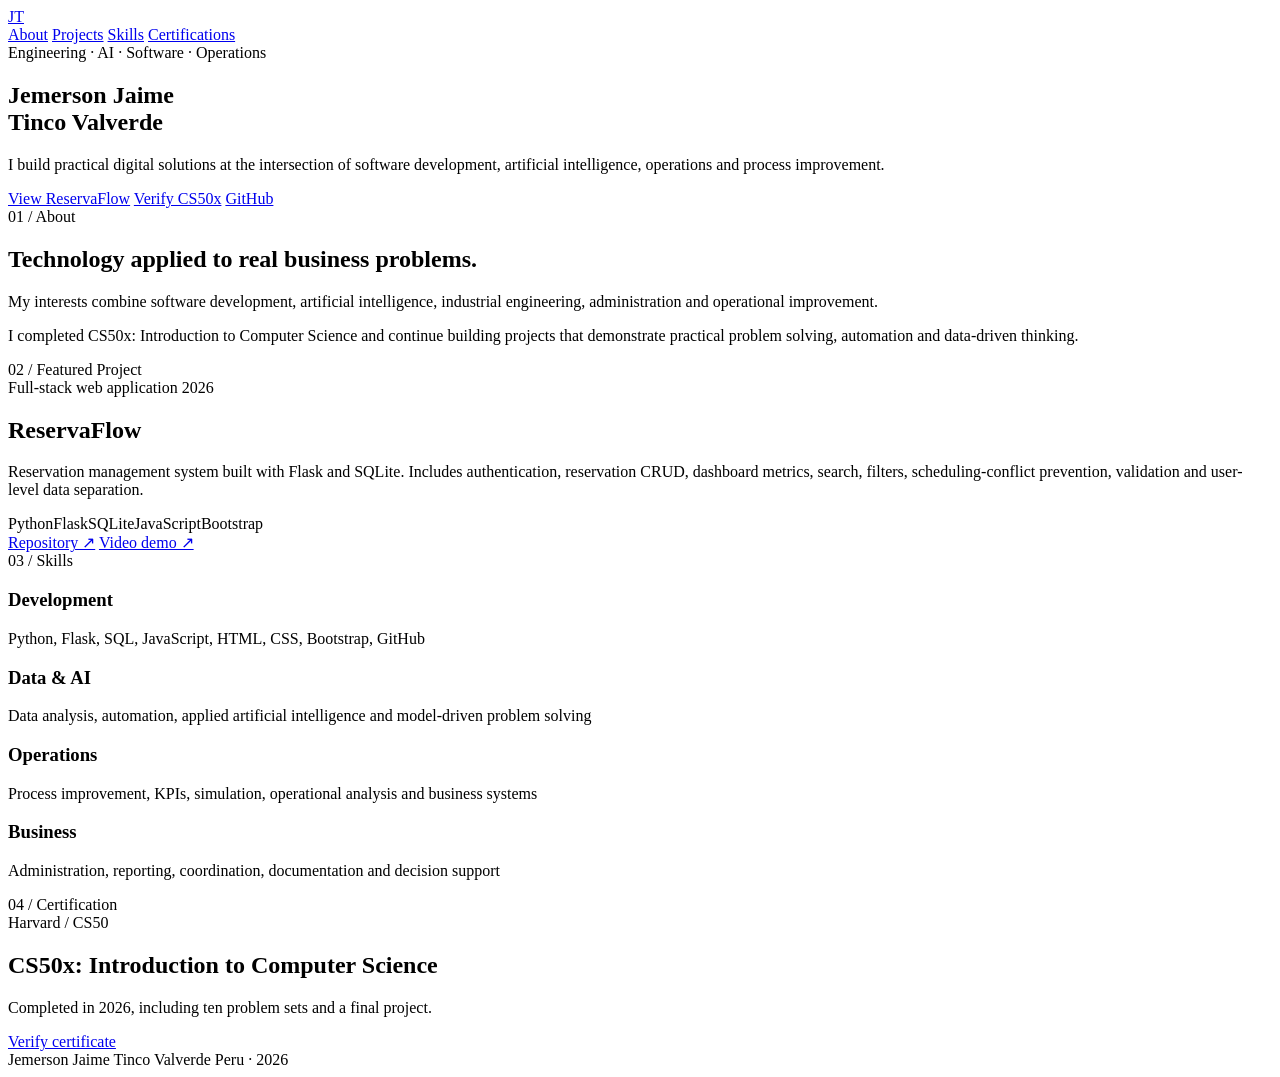
==== docs/index.html @ 6f8c27e3 "Add portfolio website" ====
<!doctype html>
<html lang="en">
<head>
  <meta charset="utf-8">
  <meta name="viewport" content="width=device-width, initial-scale=1">
  <meta name="description" content="Portfolio of Jemerson Jaime Tinco Valverde — software development, AI, operations and process improvement.">
  <title>Jemerson Jaime Tinco Valverde | Portfolio</title>
  <link rel="stylesheet" href="styles.css">
</head>
<body>
  <header class="nav-wrap">
    <nav class="nav container">
      <a class="brand" href="#top">JT</a>
      <div class="nav-links">
        <a href="#about">About</a>
        <a href="#projects">Projects</a>
        <a href="#skills">Skills</a>
        <a href="#certifications">Certifications</a>
      </div>
    </nav>
  </header>

  <main id="top">
    <section class="hero container">
      <div class="eyebrow">Engineering · AI · Software · Operations</div>
      <h1>Jemerson Jaime<br>Tinco Valverde</h1>
      <p class="hero-copy">
        I build practical digital solutions at the intersection of software development,
        artificial intelligence, operations and process improvement.
      </p>
      <div class="actions">
        <a class="btn primary" href="https://github.com/jtincovalverde/ReservaFlow">View ReservaFlow</a>
        <a class="btn" href="https://cs50.harvard.edu/certificates/33971312-603f-44b5-ae8c-69c073080305">Verify CS50x</a>
        <a class="btn" href="https://github.com/jtincovalverde">GitHub</a>
      </div>
    </section>

    <section id="about" class="section container">
      <div class="section-label">01 / About</div>
      <div class="split">
        <h2>Technology applied to real business problems.</h2>
        <div>
          <p>
            My interests combine software development, artificial intelligence,
            industrial engineering, administration and operational improvement.
          </p>
          <p>
            I completed CS50x: Introduction to Computer Science and continue building
            projects that demonstrate practical problem solving, automation and data-driven thinking.
          </p>
        </div>
      </div>
    </section>

    <section id="projects" class="section container">
      <div class="section-label">02 / Featured Project</div>
      <article class="project-card">
        <div class="project-topline">
          <span>Full-stack web application</span>
          <span>2026</span>
        </div>
        <h2>ReservaFlow</h2>
        <p>
          Reservation management system built with Flask and SQLite. Includes authentication,
          reservation CRUD, dashboard metrics, search, filters, scheduling-conflict prevention,
          validation and user-level data separation.
        </p>
        <div class="tags">
          <span>Python</span><span>Flask</span><span>SQLite</span><span>JavaScript</span><span>Bootstrap</span>
        </div>
        <div class="project-links">
          <a href="https://github.com/jtincovalverde/ReservaFlow">Repository ↗</a>
          <a href="https://www.youtube.com/watch?v=mBzinlOeNAw">Video demo ↗</a>
        </div>
      </article>
    </section>

    <section id="skills" class="section container">
      <div class="section-label">03 / Skills</div>
      <div class="skill-grid">
        <div><h3>Development</h3><p>Python, Flask, SQL, JavaScript, HTML, CSS, Bootstrap, GitHub</p></div>
        <div><h3>Data & AI</h3><p>Data analysis, automation, applied artificial intelligence and model-driven problem solving</p></div>
        <div><h3>Operations</h3><p>Process improvement, KPIs, simulation, operational analysis and business systems</p></div>
        <div><h3>Business</h3><p>Administration, reporting, coordination, documentation and decision support</p></div>
      </div>
    </section>

    <section id="certifications" class="section container">
      <div class="section-label">04 / Certification</div>
      <div class="cert-card">
        <div>
          <span class="cert-kicker">Harvard / CS50</span>
          <h2>CS50x: Introduction to Computer Science</h2>
          <p>Completed in 2026, including ten problem sets and a final project.</p>
        </div>
        <a class="btn primary" href="https://cs50.harvard.edu/certificates/33971312-603f-44b5-ae8c-69c073080305">Verify certificate</a>
      </div>
    </section>
  </main>

  <footer class="footer container">
    <span>Jemerson Jaime Tinco Valverde</span>
    <span>Peru · 2026</span>
  </footer>
</body>
</html>
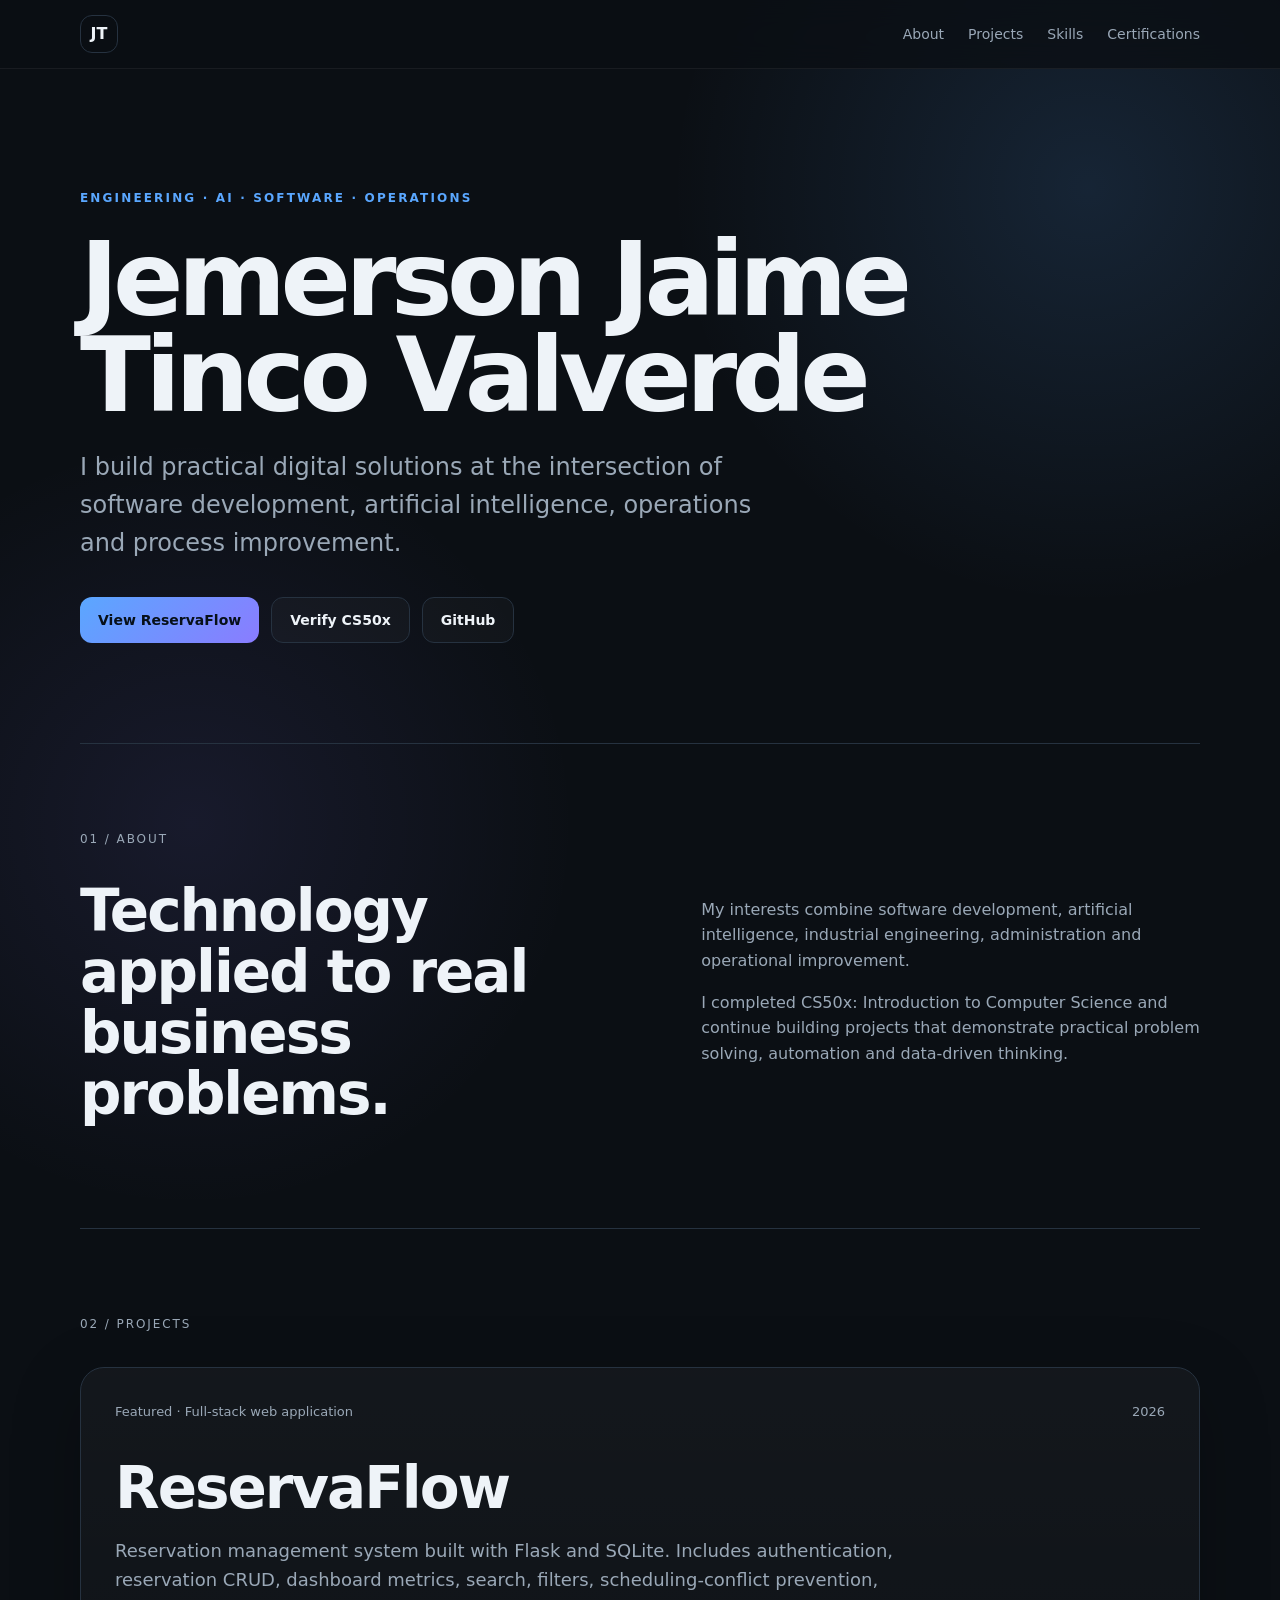
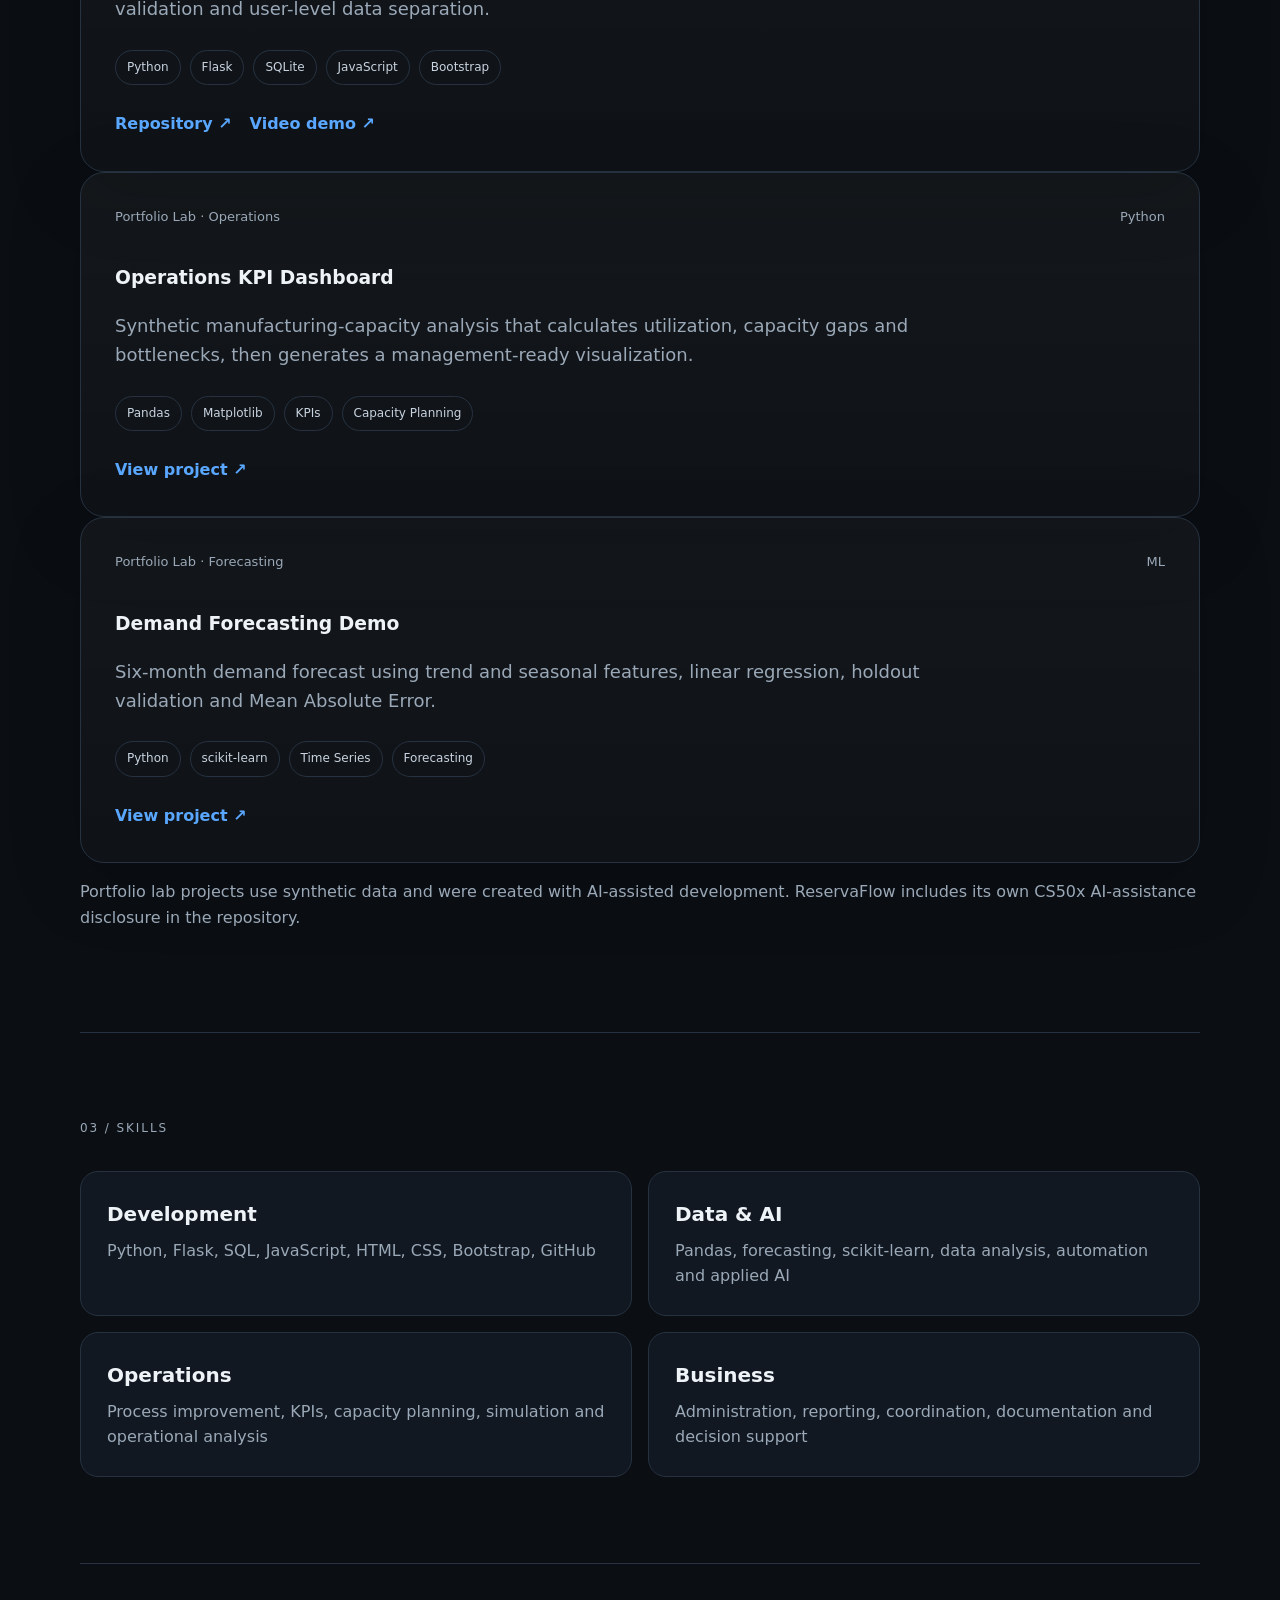
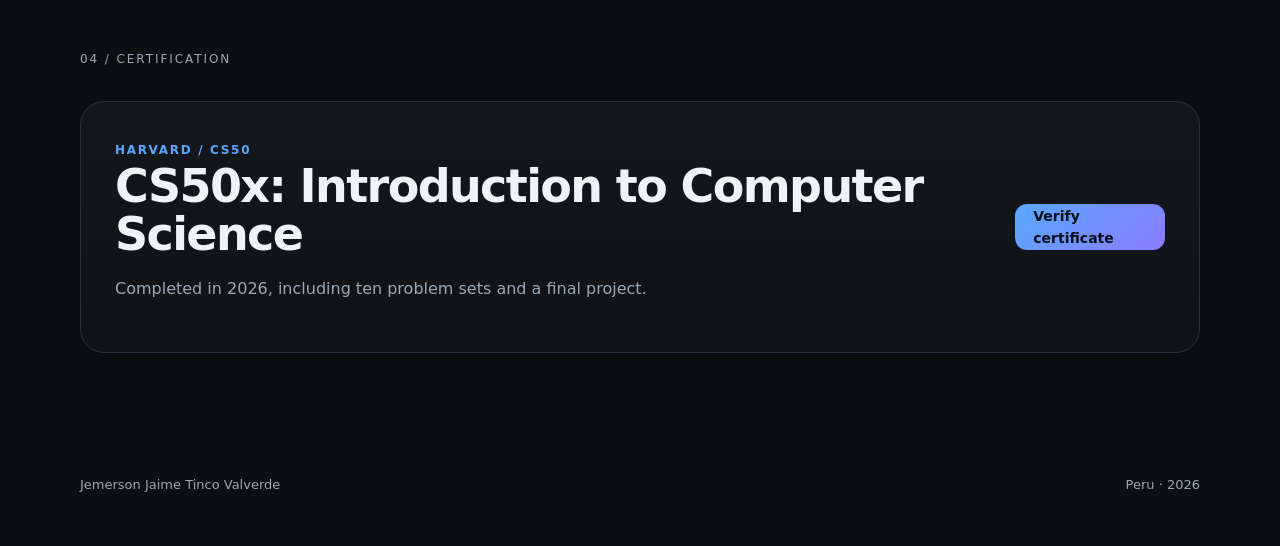
==== commit 655acfe1: "Expand portfolio with operations and forecasting projects" ====
--- a/docs/index.html
+++ b/docs/index.html
@@ -53,10 +53,11 @@
     </section>
 
     <section id="projects" class="section container">
-      <div class="section-label">02 / Featured Project</div>
-      <article class="project-card">
+      <div class="section-label">02 / Projects</div>
+
+      <article class="project-card featured">
         <div class="project-topline">
-          <span>Full-stack web application</span>
+          <span>Featured · Full-stack web application</span>
           <span>2026</span>
         </div>
         <h2>ReservaFlow</h2>
@@ -73,14 +74,57 @@
           <a href="https://www.youtube.com/watch?v=mBzinlOeNAw">Video demo ↗</a>
         </div>
       </article>
+
+      <div class="project-grid">
+        <article class="project-card compact">
+          <div class="project-topline">
+            <span>Portfolio Lab · Operations</span>
+            <span>Python</span>
+          </div>
+          <h3>Operations KPI Dashboard</h3>
+          <p>
+            Synthetic manufacturing-capacity analysis that calculates utilization,
+            capacity gaps and bottlenecks, then generates a management-ready visualization.
+          </p>
+          <div class="tags">
+            <span>Pandas</span><span>Matplotlib</span><span>KPIs</span><span>Capacity Planning</span>
+          </div>
+          <div class="project-links">
+            <a href="https://github.com/jtincovalverde/jtincovalverde/tree/main/projects/operations-kpi-dashboard">View project ↗</a>
+          </div>
+        </article>
+
+        <article class="project-card compact">
+          <div class="project-topline">
+            <span>Portfolio Lab · Forecasting</span>
+            <span>ML</span>
+          </div>
+          <h3>Demand Forecasting Demo</h3>
+          <p>
+            Six-month demand forecast using trend and seasonal features, linear regression,
+            holdout validation and Mean Absolute Error.
+          </p>
+          <div class="tags">
+            <span>Python</span><span>scikit-learn</span><span>Time Series</span><span>Forecasting</span>
+          </div>
+          <div class="project-links">
+            <a href="https://github.com/jtincovalverde/jtincovalverde/tree/main/projects/demand-forecasting-demo">View project ↗</a>
+          </div>
+        </article>
+      </div>
+
+      <p class="disclosure">
+        Portfolio lab projects use synthetic data and were created with AI-assisted development.
+        ReservaFlow includes its own CS50x AI-assistance disclosure in the repository.
+      </p>
     </section>
 
     <section id="skills" class="section container">
       <div class="section-label">03 / Skills</div>
       <div class="skill-grid">
         <div><h3>Development</h3><p>Python, Flask, SQL, JavaScript, HTML, CSS, Bootstrap, GitHub</p></div>
-        <div><h3>Data & AI</h3><p>Data analysis, automation, applied artificial intelligence and model-driven problem solving</p></div>
-        <div><h3>Operations</h3><p>Process improvement, KPIs, simulation, operational analysis and business systems</p></div>
+        <div><h3>Data & AI</h3><p>Pandas, forecasting, scikit-learn, data analysis, automation and applied AI</p></div>
+        <div><h3>Operations</h3><p>Process improvement, KPIs, capacity planning, simulation and operational analysis</p></div>
         <div><h3>Business</h3><p>Administration, reporting, coordination, documentation and decision support</p></div>
       </div>
     </section>
--- a/docs/styles.css
+++ b/docs/styles.css
@@ -0,0 +1,96 @@
+:root {
+  --bg: #0b0f14;
+  --panel: #111821;
+  --text: #eef3f8;
+  --muted: #9aa8b7;
+  --line: #263240;
+  --accent: #5aa7ff;
+  --accent-2: #8a7cff;
+}
+
+* { box-sizing: border-box; }
+html { scroll-behavior: smooth; }
+body {
+  margin: 0;
+  font-family: Inter, ui-sans-serif, system-ui, -apple-system, BlinkMacSystemFont, "Segoe UI", sans-serif;
+  background:
+    radial-gradient(circle at 85% 5%, rgba(90,167,255,.14), transparent 26rem),
+    radial-gradient(circle at 15% 22%, rgba(138,124,255,.10), transparent 24rem),
+    var(--bg);
+  color: var(--text);
+  line-height: 1.6;
+}
+
+a { color: inherit; }
+.container { width: min(1120px, calc(100% - 40px)); margin: 0 auto; }
+
+.nav-wrap {
+  position: sticky;
+  top: 0;
+  z-index: 10;
+  backdrop-filter: blur(14px);
+  background: rgba(11,15,20,.78);
+  border-bottom: 1px solid rgba(255,255,255,.06);
+}
+.nav { min-height: 68px; display: flex; align-items: center; justify-content: space-between; }
+.brand {
+  width: 38px; height: 38px; display: grid; place-items: center;
+  border: 1px solid var(--line); border-radius: 12px;
+  text-decoration: none; font-weight: 800;
+}
+.nav-links { display: flex; gap: 24px; }
+.nav-links a { color: var(--muted); text-decoration: none; font-size: 14px; }
+.nav-links a:hover { color: var(--text); }
+
+.hero { padding: 120px 0 100px; }
+.eyebrow { color: var(--accent); text-transform: uppercase; letter-spacing: .18em; font-size: 12px; font-weight: 700; }
+h1 { font-size: clamp(56px, 9vw, 104px); line-height: .92; letter-spacing: -.055em; margin: 24px 0; max-width: 980px; }
+.hero-copy { max-width: 720px; color: var(--muted); font-size: clamp(18px, 2.4vw, 24px); }
+.actions { display: flex; flex-wrap: wrap; gap: 12px; margin-top: 34px; }
+.btn {
+  display: inline-flex; align-items: center; justify-content: center;
+  min-height: 46px; padding: 0 18px; border: 1px solid var(--line);
+  border-radius: 12px; text-decoration: none; font-weight: 700; font-size: 14px;
+  background: rgba(255,255,255,.025);
+}
+.btn:hover { transform: translateY(-1px); border-color: #3d5064; }
+.btn.primary { background: linear-gradient(135deg, var(--accent), var(--accent-2)); color: #071019; border: 0; }
+
+.section { padding: 86px 0; border-top: 1px solid var(--line); }
+.section-label { color: var(--muted); font-size: 12px; letter-spacing: .16em; text-transform: uppercase; margin-bottom: 32px; }
+.split { display: grid; grid-template-columns: 1.05fr .95fr; gap: 70px; }
+h2 { font-size: clamp(32px, 5vw, 58px); line-height: 1.05; letter-spacing: -.035em; margin: 0 0 18px; }
+p { color: var(--muted); }
+
+.project-card, .cert-card {
+  border: 1px solid var(--line);
+  background: linear-gradient(180deg, rgba(255,255,255,.035), rgba(255,255,255,.015));
+  border-radius: 24px;
+  padding: 34px;
+  box-shadow: 0 20px 70px rgba(0,0,0,.22);
+}
+.project-topline { display: flex; justify-content: space-between; color: var(--muted); font-size: 13px; margin-bottom: 36px; }
+.project-card p { max-width: 820px; font-size: 18px; }
+.tags { display: flex; flex-wrap: wrap; gap: 9px; margin: 26px 0; }
+.tags span { border: 1px solid var(--line); color: #c8d3df; border-radius: 999px; padding: 7px 11px; font-size: 12px; }
+.project-links { display: flex; gap: 18px; flex-wrap: wrap; }
+.project-links a { color: var(--accent); text-decoration: none; font-weight: 700; }
+
+.skill-grid { display: grid; grid-template-columns: repeat(2, 1fr); gap: 16px; }
+.skill-grid > div { border: 1px solid var(--line); border-radius: 18px; padding: 26px; background: var(--panel); }
+.skill-grid h3 { margin: 0 0 8px; font-size: 20px; }
+.skill-grid p { margin: 0; }
+
+.cert-card { display: flex; align-items: center; justify-content: space-between; gap: 30px; }
+.cert-card h2 { font-size: clamp(28px, 4vw, 46px); }
+.cert-kicker { color: var(--accent); font-size: 12px; font-weight: 800; letter-spacing: .14em; text-transform: uppercase; }
+
+.footer { padding: 36px 0 50px; display: flex; justify-content: space-between; color: var(--muted); font-size: 13px; }
+
+@media (max-width: 760px) {
+  .nav-links { display: none; }
+  .hero { padding-top: 88px; }
+  .split, .skill-grid { grid-template-columns: 1fr; }
+  .cert-card { align-items: flex-start; flex-direction: column; }
+  .footer { gap: 8px; flex-direction: column; }
+}
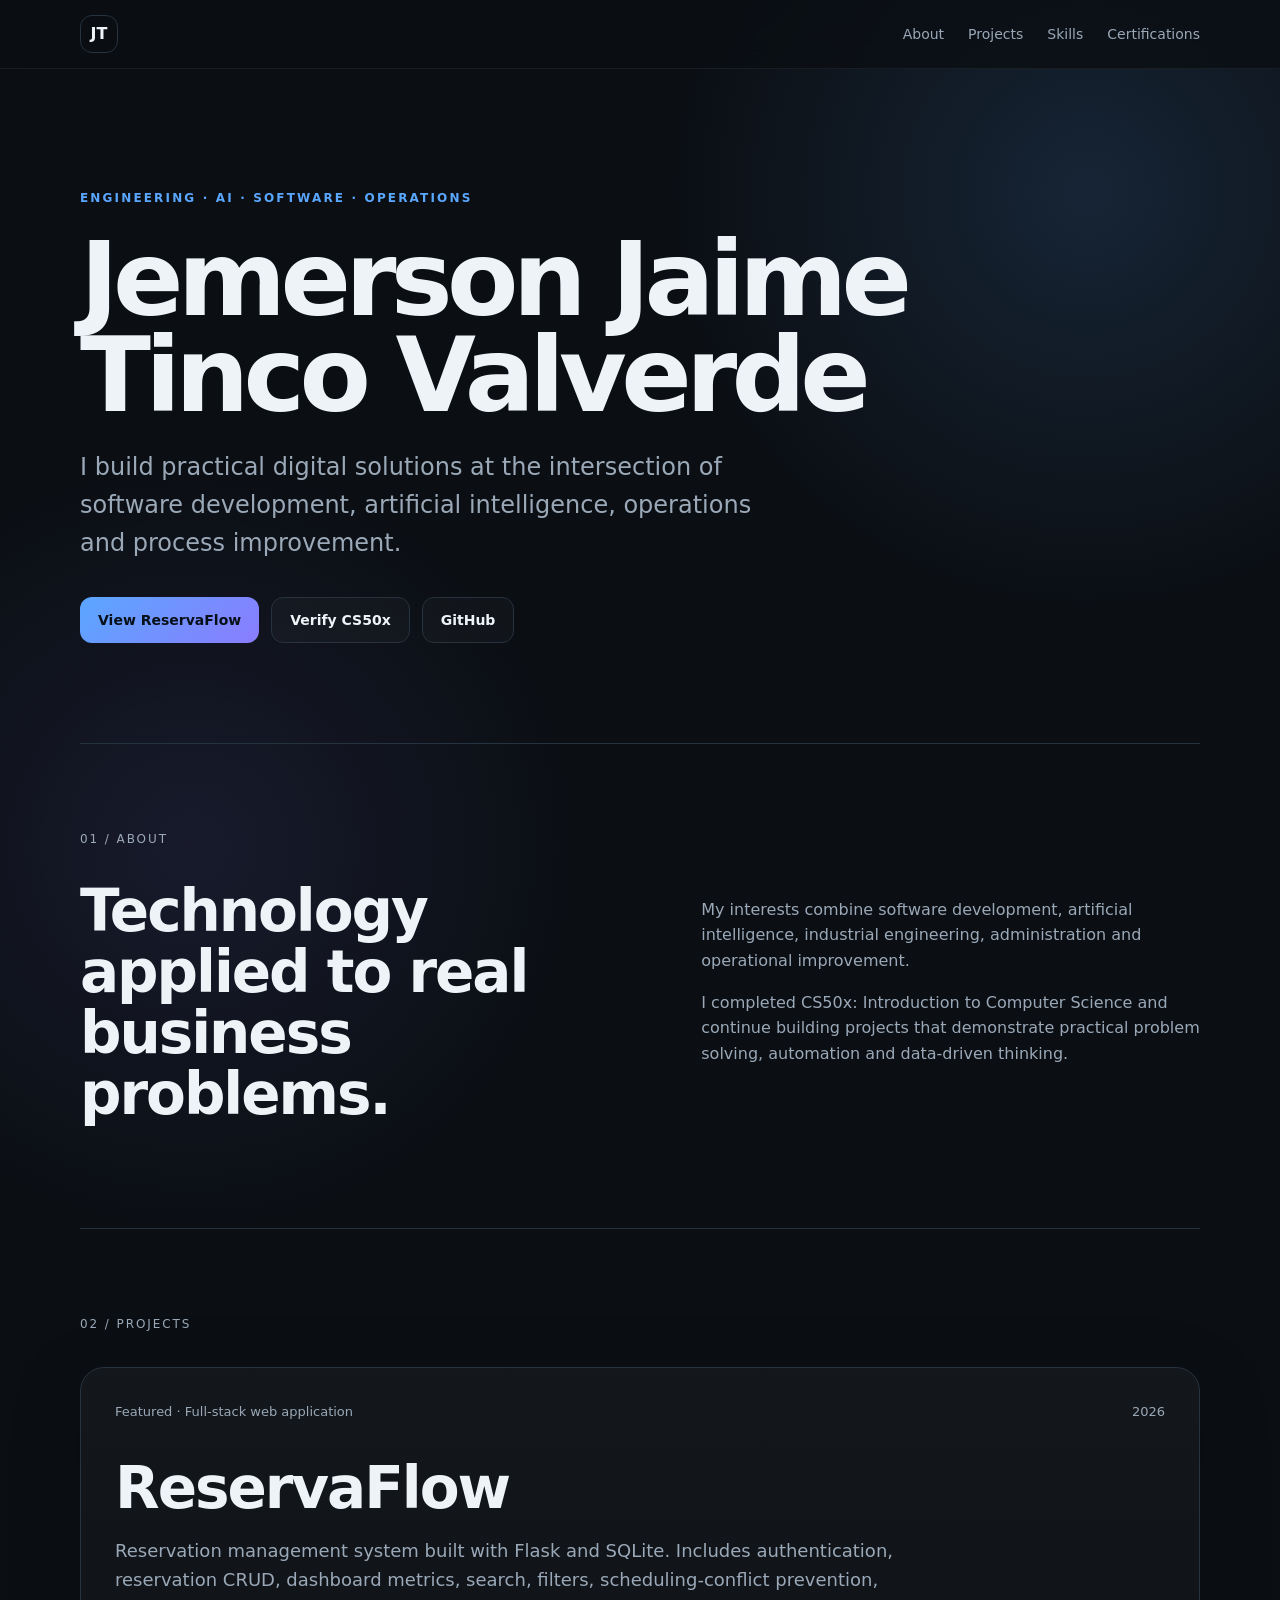
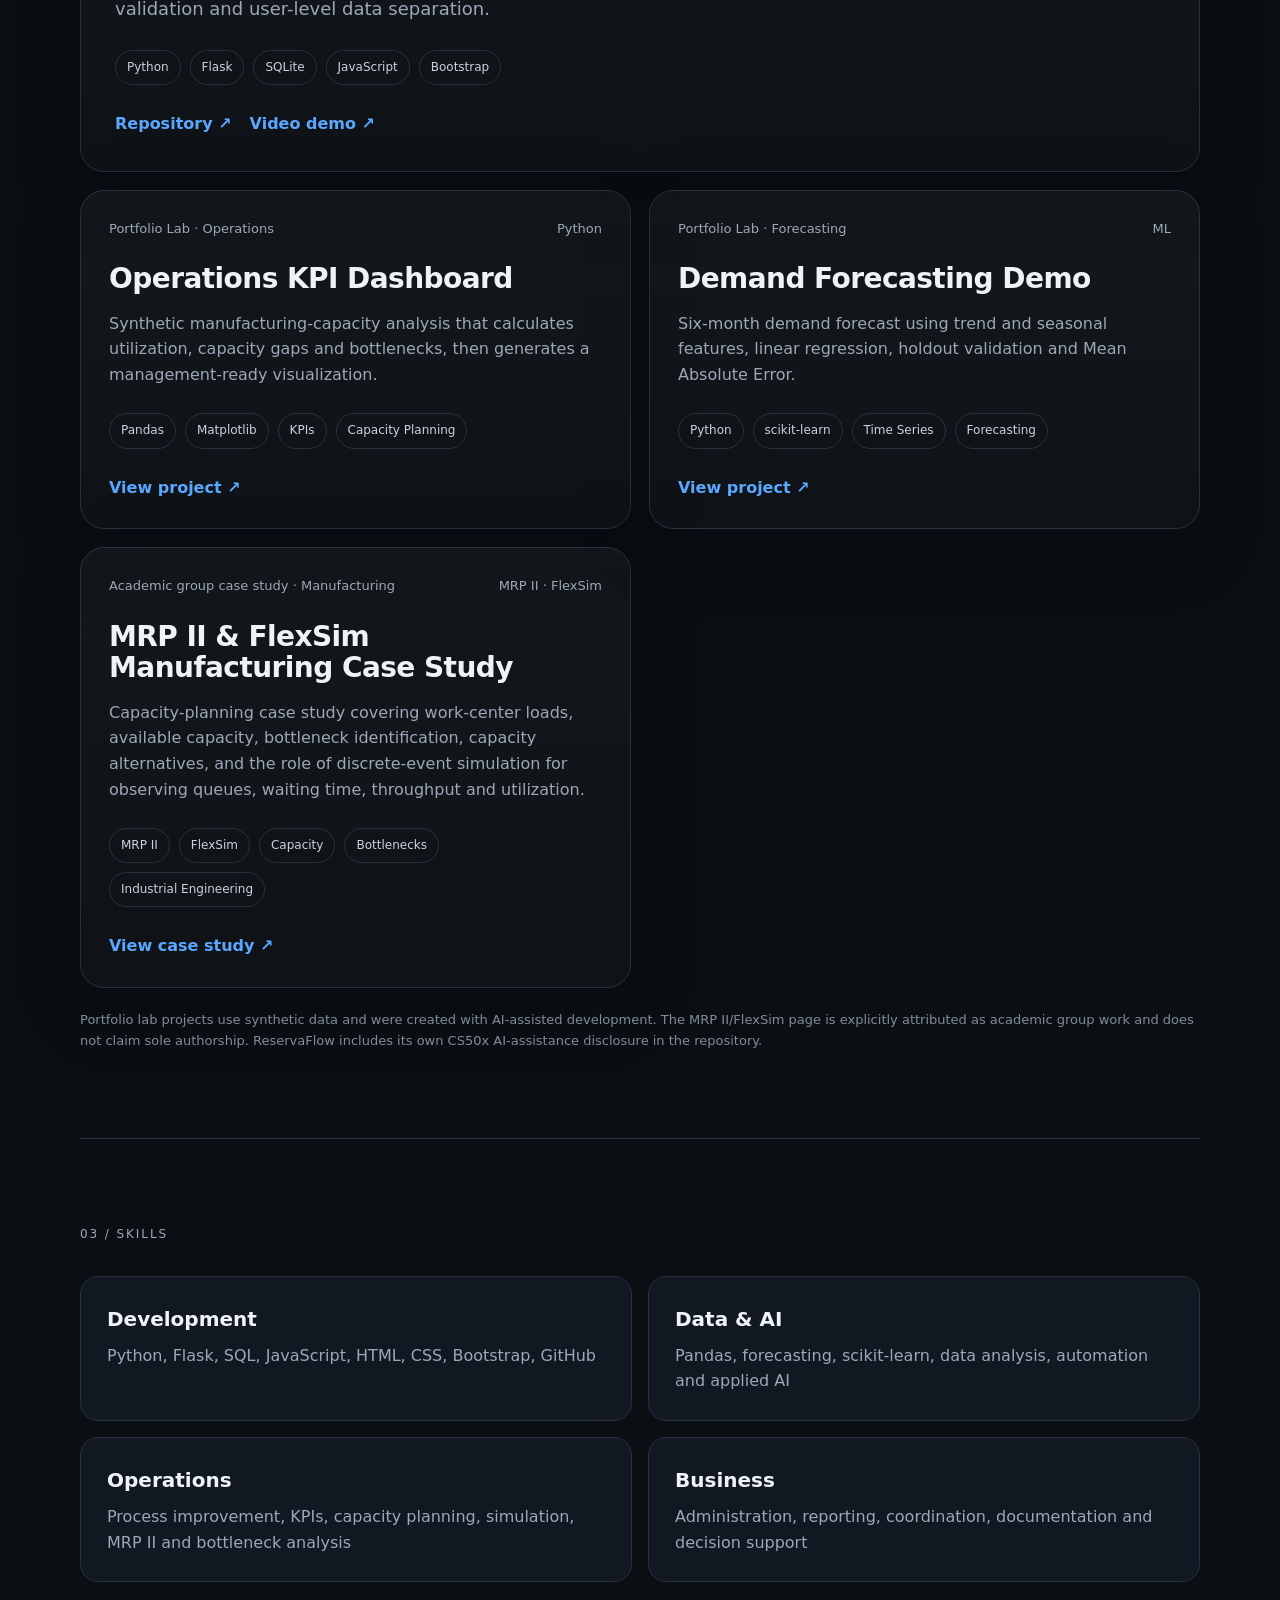
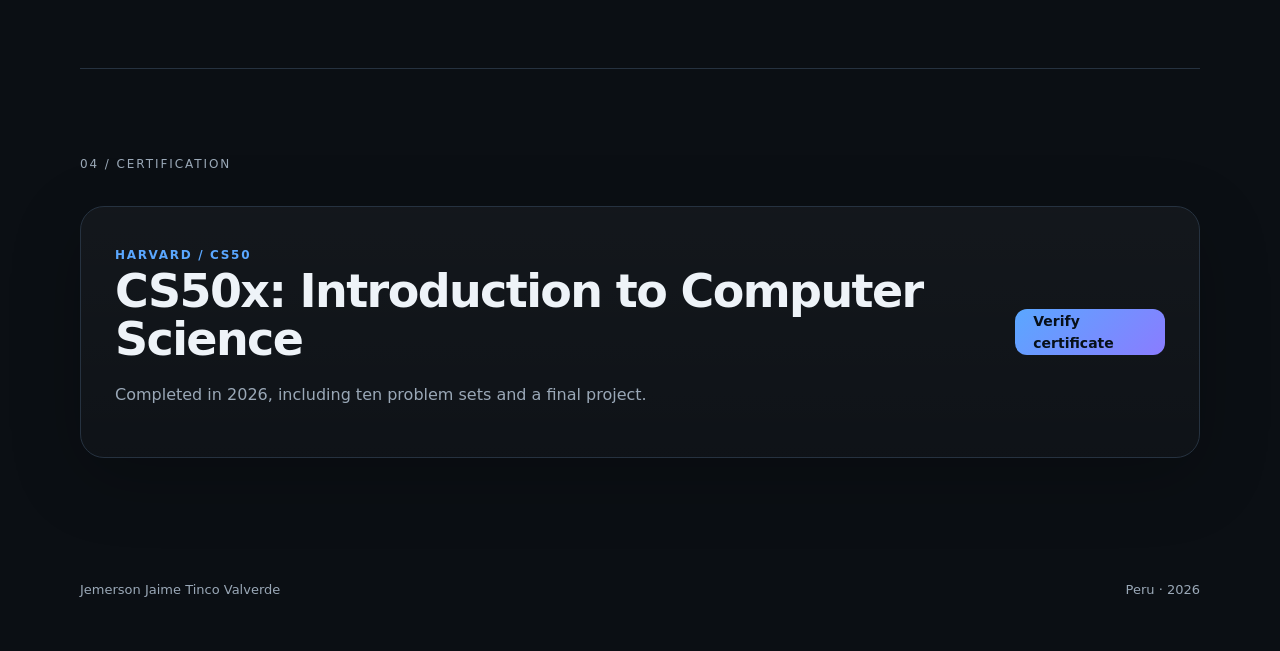
==== commit 16eec7e4: "Add attributed MRP II and FlexSim case study to portfolio" ====
--- a/docs/index.html
+++ b/docs/index.html
@@ -111,10 +111,30 @@
             <a href="https://github.com/jtincovalverde/jtincovalverde/tree/main/projects/demand-forecasting-demo">View project ↗</a>
           </div>
         </article>
+
+        <article class="project-card compact wide">
+          <div class="project-topline">
+            <span>Academic group case study · Manufacturing</span>
+            <span>MRP II · FlexSim</span>
+          </div>
+          <h3>MRP II & FlexSim Manufacturing Case Study</h3>
+          <p>
+            Capacity-planning case study covering work-center loads, available capacity,
+            bottleneck identification, capacity alternatives, and the role of discrete-event
+            simulation for observing queues, waiting time, throughput and utilization.
+          </p>
+          <div class="tags">
+            <span>MRP II</span><span>FlexSim</span><span>Capacity</span><span>Bottlenecks</span><span>Industrial Engineering</span>
+          </div>
+          <div class="project-links">
+            <a href="https://github.com/jtincovalverde/jtincovalverde/tree/main/projects/mrp2-flexsim-case-study">View case study ↗</a>
+          </div>
+        </article>
       </div>
 
       <p class="disclosure">
         Portfolio lab projects use synthetic data and were created with AI-assisted development.
+        The MRP II/FlexSim page is explicitly attributed as academic group work and does not claim sole authorship.
         ReservaFlow includes its own CS50x AI-assistance disclosure in the repository.
       </p>
     </section>
@@ -124,7 +144,7 @@
       <div class="skill-grid">
         <div><h3>Development</h3><p>Python, Flask, SQL, JavaScript, HTML, CSS, Bootstrap, GitHub</p></div>
         <div><h3>Data & AI</h3><p>Pandas, forecasting, scikit-learn, data analysis, automation and applied AI</p></div>
-        <div><h3>Operations</h3><p>Process improvement, KPIs, capacity planning, simulation and operational analysis</p></div>
+        <div><h3>Operations</h3><p>Process improvement, KPIs, capacity planning, simulation, MRP II and bottleneck analysis</p></div>
         <div><h3>Business</h3><p>Administration, reporting, coordination, documentation and decision support</p></div>
       </div>
     </section>
--- a/docs/styles.css
+++ b/docs/styles.css
@@ -69,12 +69,19 @@
   padding: 34px;
   box-shadow: 0 20px 70px rgba(0,0,0,.22);
 }
-.project-topline { display: flex; justify-content: space-between; color: var(--muted); font-size: 13px; margin-bottom: 36px; }
+.project-card.featured { margin-bottom: 18px; }
+.project-grid { display: grid; grid-template-columns: repeat(2, minmax(0, 1fr)); gap: 18px; }
+.project-card.compact { padding: 28px; }
+.project-card.compact h3 { margin: 0 0 14px; font-size: 28px; line-height: 1.12; letter-spacing: -.02em; }
+.project-topline { display: flex; justify-content: space-between; gap: 16px; color: var(--muted); font-size: 13px; margin-bottom: 36px; }
+.project-card.compact .project-topline { margin-bottom: 24px; }
 .project-card p { max-width: 820px; font-size: 18px; }
+.project-card.compact p { font-size: 16px; }
 .tags { display: flex; flex-wrap: wrap; gap: 9px; margin: 26px 0; }
 .tags span { border: 1px solid var(--line); color: #c8d3df; border-radius: 999px; padding: 7px 11px; font-size: 12px; }
 .project-links { display: flex; gap: 18px; flex-wrap: wrap; }
 .project-links a { color: var(--accent); text-decoration: none; font-weight: 700; }
+.disclosure { margin: 22px 0 0; font-size: 13px; color: #7f8c9a; }
 
 .skill-grid { display: grid; grid-template-columns: repeat(2, 1fr); gap: 16px; }
 .skill-grid > div { border: 1px solid var(--line); border-radius: 18px; padding: 26px; background: var(--panel); }
@@ -90,7 +97,7 @@
 @media (max-width: 760px) {
   .nav-links { display: none; }
   .hero { padding-top: 88px; }
-  .split, .skill-grid { grid-template-columns: 1fr; }
+  .split, .skill-grid, .project-grid { grid-template-columns: 1fr; }
   .cert-card { align-items: flex-start; flex-direction: column; }
   .footer { gap: 8px; flex-direction: column; }
 }
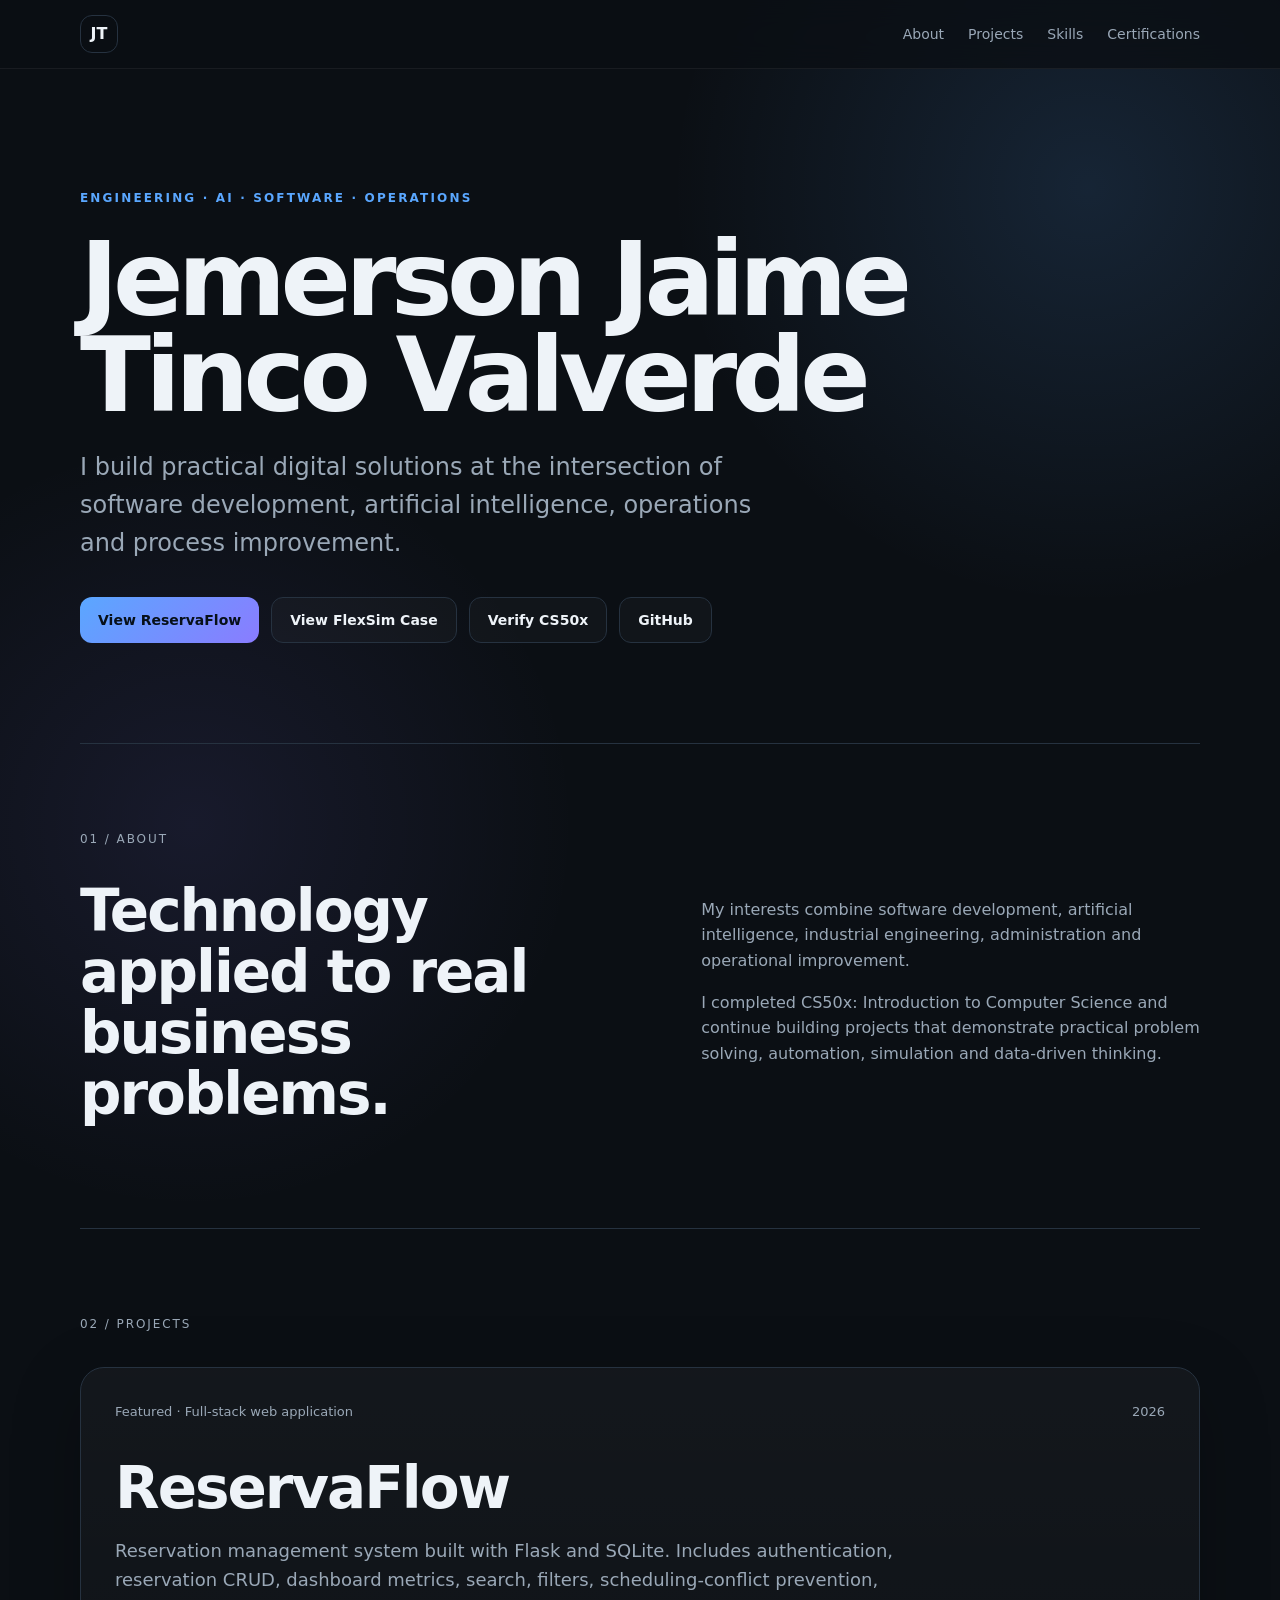
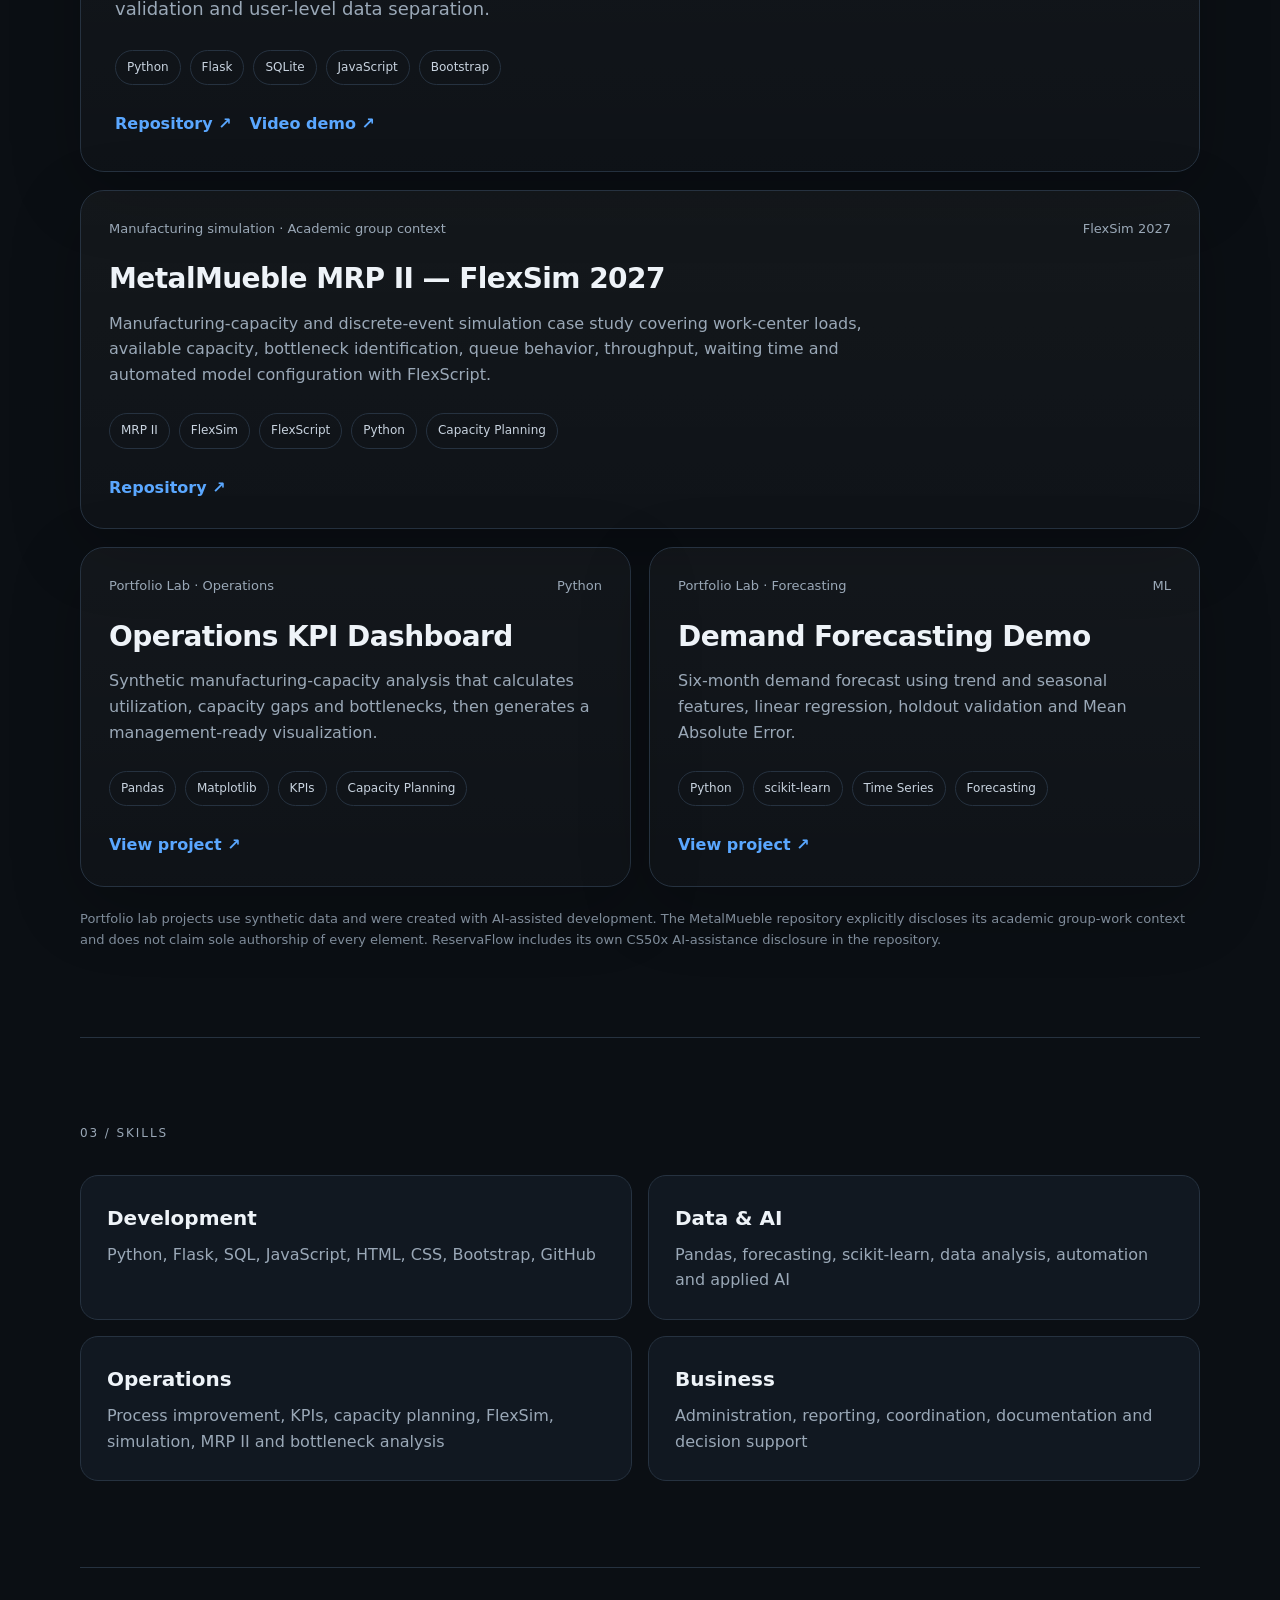
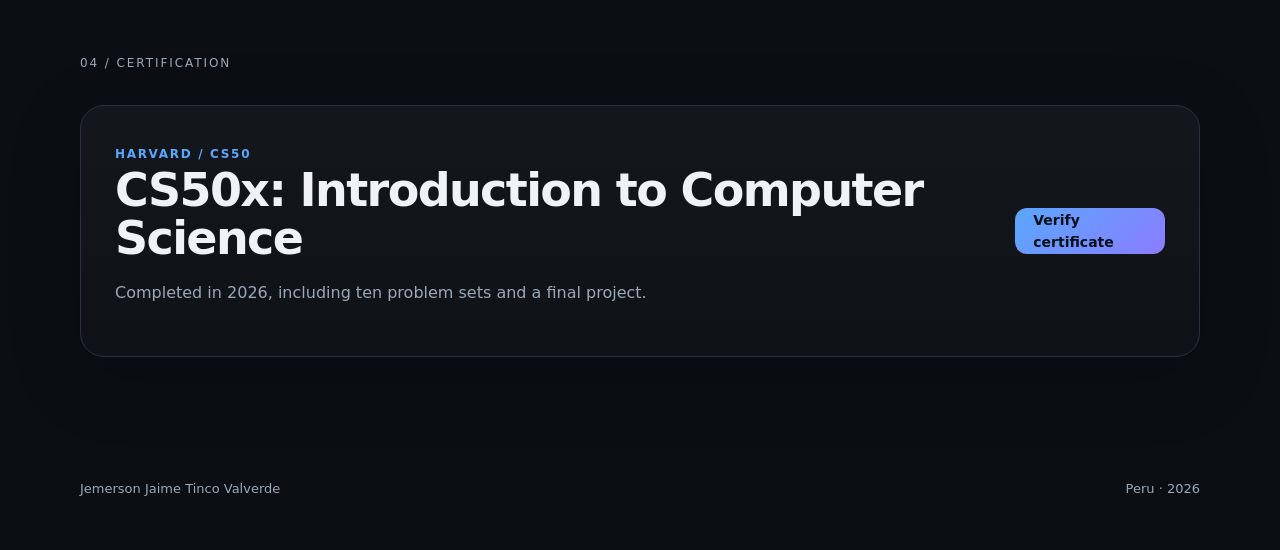
==== commit 0ee155da: "Feature dedicated MetalMueble FlexSim repository on portfolio" ====
--- a/docs/index.html
+++ b/docs/index.html
@@ -30,6 +30,7 @@
       </p>
       <div class="actions">
         <a class="btn primary" href="https://github.com/jtincovalverde/ReservaFlow">View ReservaFlow</a>
+        <a class="btn" href="https://github.com/jtincovalverde/MetalMueble-MRP-II-FlexSim">View FlexSim Case</a>
         <a class="btn" href="https://cs50.harvard.edu/certificates/33971312-603f-44b5-ae8c-69c073080305">Verify CS50x</a>
         <a class="btn" href="https://github.com/jtincovalverde">GitHub</a>
       </div>
@@ -46,7 +47,7 @@
           </p>
           <p>
             I completed CS50x: Introduction to Computer Science and continue building
-            projects that demonstrate practical problem solving, automation and data-driven thinking.
+            projects that demonstrate practical problem solving, automation, simulation and data-driven thinking.
           </p>
         </div>
       </div>
@@ -76,6 +77,25 @@
       </article>
 
       <div class="project-grid">
+        <article class="project-card compact wide">
+          <div class="project-topline">
+            <span>Manufacturing simulation · Academic group context</span>
+            <span>FlexSim 2027</span>
+          </div>
+          <h3>MetalMueble MRP II — FlexSim 2027</h3>
+          <p>
+            Manufacturing-capacity and discrete-event simulation case study covering work-center loads,
+            available capacity, bottleneck identification, queue behavior, throughput, waiting time and
+            automated model configuration with FlexScript.
+          </p>
+          <div class="tags">
+            <span>MRP II</span><span>FlexSim</span><span>FlexScript</span><span>Python</span><span>Capacity Planning</span>
+          </div>
+          <div class="project-links">
+            <a href="https://github.com/jtincovalverde/MetalMueble-MRP-II-FlexSim">Repository ↗</a>
+          </div>
+        </article>
+
         <article class="project-card compact">
           <div class="project-topline">
             <span>Portfolio Lab · Operations</span>
@@ -111,30 +131,11 @@
             <a href="https://github.com/jtincovalverde/jtincovalverde/tree/main/projects/demand-forecasting-demo">View project ↗</a>
           </div>
         </article>
-
-        <article class="project-card compact wide">
-          <div class="project-topline">
-            <span>Academic group case study · Manufacturing</span>
-            <span>MRP II · FlexSim</span>
-          </div>
-          <h3>MRP II & FlexSim Manufacturing Case Study</h3>
-          <p>
-            Capacity-planning case study covering work-center loads, available capacity,
-            bottleneck identification, capacity alternatives, and the role of discrete-event
-            simulation for observing queues, waiting time, throughput and utilization.
-          </p>
-          <div class="tags">
-            <span>MRP II</span><span>FlexSim</span><span>Capacity</span><span>Bottlenecks</span><span>Industrial Engineering</span>
-          </div>
-          <div class="project-links">
-            <a href="https://github.com/jtincovalverde/jtincovalverde/tree/main/projects/mrp2-flexsim-case-study">View case study ↗</a>
-          </div>
-        </article>
       </div>
 
       <p class="disclosure">
         Portfolio lab projects use synthetic data and were created with AI-assisted development.
-        The MRP II/FlexSim page is explicitly attributed as academic group work and does not claim sole authorship.
+        The MetalMueble repository explicitly discloses its academic group-work context and does not claim sole authorship of every element.
         ReservaFlow includes its own CS50x AI-assistance disclosure in the repository.
       </p>
     </section>
@@ -144,7 +145,7 @@
       <div class="skill-grid">
         <div><h3>Development</h3><p>Python, Flask, SQL, JavaScript, HTML, CSS, Bootstrap, GitHub</p></div>
         <div><h3>Data & AI</h3><p>Pandas, forecasting, scikit-learn, data analysis, automation and applied AI</p></div>
-        <div><h3>Operations</h3><p>Process improvement, KPIs, capacity planning, simulation, MRP II and bottleneck analysis</p></div>
+        <div><h3>Operations</h3><p>Process improvement, KPIs, capacity planning, FlexSim, simulation, MRP II and bottleneck analysis</p></div>
         <div><h3>Business</h3><p>Administration, reporting, coordination, documentation and decision support</p></div>
       </div>
     </section>
--- a/docs/styles.css
+++ b/docs/styles.css
@@ -7,71 +7,35 @@
   --accent: #5aa7ff;
   --accent-2: #8a7cff;
 }
-
 * { box-sizing: border-box; }
 html { scroll-behavior: smooth; }
-body {
-  margin: 0;
-  font-family: Inter, ui-sans-serif, system-ui, -apple-system, BlinkMacSystemFont, "Segoe UI", sans-serif;
-  background:
-    radial-gradient(circle at 85% 5%, rgba(90,167,255,.14), transparent 26rem),
-    radial-gradient(circle at 15% 22%, rgba(138,124,255,.10), transparent 24rem),
-    var(--bg);
-  color: var(--text);
-  line-height: 1.6;
-}
-
+body { margin: 0; font-family: Inter, ui-sans-serif, system-ui, -apple-system, BlinkMacSystemFont, "Segoe UI", sans-serif; background: radial-gradient(circle at 85% 5%, rgba(90,167,255,.14), transparent 26rem), radial-gradient(circle at 15% 22%, rgba(138,124,255,.10), transparent 24rem), var(--bg); color: var(--text); line-height: 1.6; }
 a { color: inherit; }
 .container { width: min(1120px, calc(100% - 40px)); margin: 0 auto; }
-
-.nav-wrap {
-  position: sticky;
-  top: 0;
-  z-index: 10;
-  backdrop-filter: blur(14px);
-  background: rgba(11,15,20,.78);
-  border-bottom: 1px solid rgba(255,255,255,.06);
-}
+.nav-wrap { position: sticky; top: 0; z-index: 10; backdrop-filter: blur(14px); background: rgba(11,15,20,.78); border-bottom: 1px solid rgba(255,255,255,.06); }
 .nav { min-height: 68px; display: flex; align-items: center; justify-content: space-between; }
-.brand {
-  width: 38px; height: 38px; display: grid; place-items: center;
-  border: 1px solid var(--line); border-radius: 12px;
-  text-decoration: none; font-weight: 800;
-}
+.brand { width: 38px; height: 38px; display: grid; place-items: center; border: 1px solid var(--line); border-radius: 12px; text-decoration: none; font-weight: 800; }
 .nav-links { display: flex; gap: 24px; }
 .nav-links a { color: var(--muted); text-decoration: none; font-size: 14px; }
 .nav-links a:hover { color: var(--text); }
-
 .hero { padding: 120px 0 100px; }
 .eyebrow { color: var(--accent); text-transform: uppercase; letter-spacing: .18em; font-size: 12px; font-weight: 700; }
 h1 { font-size: clamp(56px, 9vw, 104px); line-height: .92; letter-spacing: -.055em; margin: 24px 0; max-width: 980px; }
 .hero-copy { max-width: 720px; color: var(--muted); font-size: clamp(18px, 2.4vw, 24px); }
 .actions { display: flex; flex-wrap: wrap; gap: 12px; margin-top: 34px; }
-.btn {
-  display: inline-flex; align-items: center; justify-content: center;
-  min-height: 46px; padding: 0 18px; border: 1px solid var(--line);
-  border-radius: 12px; text-decoration: none; font-weight: 700; font-size: 14px;
-  background: rgba(255,255,255,.025);
-}
+.btn { display: inline-flex; align-items: center; justify-content: center; min-height: 46px; padding: 0 18px; border: 1px solid var(--line); border-radius: 12px; text-decoration: none; font-weight: 700; font-size: 14px; background: rgba(255,255,255,.025); }
 .btn:hover { transform: translateY(-1px); border-color: #3d5064; }
 .btn.primary { background: linear-gradient(135deg, var(--accent), var(--accent-2)); color: #071019; border: 0; }
-
 .section { padding: 86px 0; border-top: 1px solid var(--line); }
 .section-label { color: var(--muted); font-size: 12px; letter-spacing: .16em; text-transform: uppercase; margin-bottom: 32px; }
 .split { display: grid; grid-template-columns: 1.05fr .95fr; gap: 70px; }
 h2 { font-size: clamp(32px, 5vw, 58px); line-height: 1.05; letter-spacing: -.035em; margin: 0 0 18px; }
 p { color: var(--muted); }
-
-.project-card, .cert-card {
-  border: 1px solid var(--line);
-  background: linear-gradient(180deg, rgba(255,255,255,.035), rgba(255,255,255,.015));
-  border-radius: 24px;
-  padding: 34px;
-  box-shadow: 0 20px 70px rgba(0,0,0,.22);
-}
+.project-card, .cert-card { border: 1px solid var(--line); background: linear-gradient(180deg, rgba(255,255,255,.035), rgba(255,255,255,.015)); border-radius: 24px; padding: 34px; box-shadow: 0 20px 70px rgba(0,0,0,.22); }
 .project-card.featured { margin-bottom: 18px; }
 .project-grid { display: grid; grid-template-columns: repeat(2, minmax(0, 1fr)); gap: 18px; }
 .project-card.compact { padding: 28px; }
+.project-card.compact.wide { grid-column: 1 / -1; }
 .project-card.compact h3 { margin: 0 0 14px; font-size: 28px; line-height: 1.12; letter-spacing: -.02em; }
 .project-topline { display: flex; justify-content: space-between; gap: 16px; color: var(--muted); font-size: 13px; margin-bottom: 36px; }
 .project-card.compact .project-topline { margin-bottom: 24px; }
@@ -82,22 +46,12 @@
 .project-links { display: flex; gap: 18px; flex-wrap: wrap; }
 .project-links a { color: var(--accent); text-decoration: none; font-weight: 700; }
 .disclosure { margin: 22px 0 0; font-size: 13px; color: #7f8c9a; }
-
 .skill-grid { display: grid; grid-template-columns: repeat(2, 1fr); gap: 16px; }
 .skill-grid > div { border: 1px solid var(--line); border-radius: 18px; padding: 26px; background: var(--panel); }
 .skill-grid h3 { margin: 0 0 8px; font-size: 20px; }
 .skill-grid p { margin: 0; }
-
 .cert-card { display: flex; align-items: center; justify-content: space-between; gap: 30px; }
 .cert-card h2 { font-size: clamp(28px, 4vw, 46px); }
 .cert-kicker { color: var(--accent); font-size: 12px; font-weight: 800; letter-spacing: .14em; text-transform: uppercase; }
-
 .footer { padding: 36px 0 50px; display: flex; justify-content: space-between; color: var(--muted); font-size: 13px; }
-
-@media (max-width: 760px) {
-  .nav-links { display: none; }
-  .hero { padding-top: 88px; }
-  .split, .skill-grid, .project-grid { grid-template-columns: 1fr; }
-  .cert-card { align-items: flex-start; flex-direction: column; }
-  .footer { gap: 8px; flex-direction: column; }
-}
+@media (max-width: 760px) { .nav-links { display: none; } .hero { padding-top: 88px; } .split, .skill-grid, .project-grid { grid-template-columns: 1fr; } .project-card.compact.wide { grid-column: auto; } .cert-card { align-items: flex-start; flex-direction: column; } .footer { gap: 8px; flex-direction: column; } }
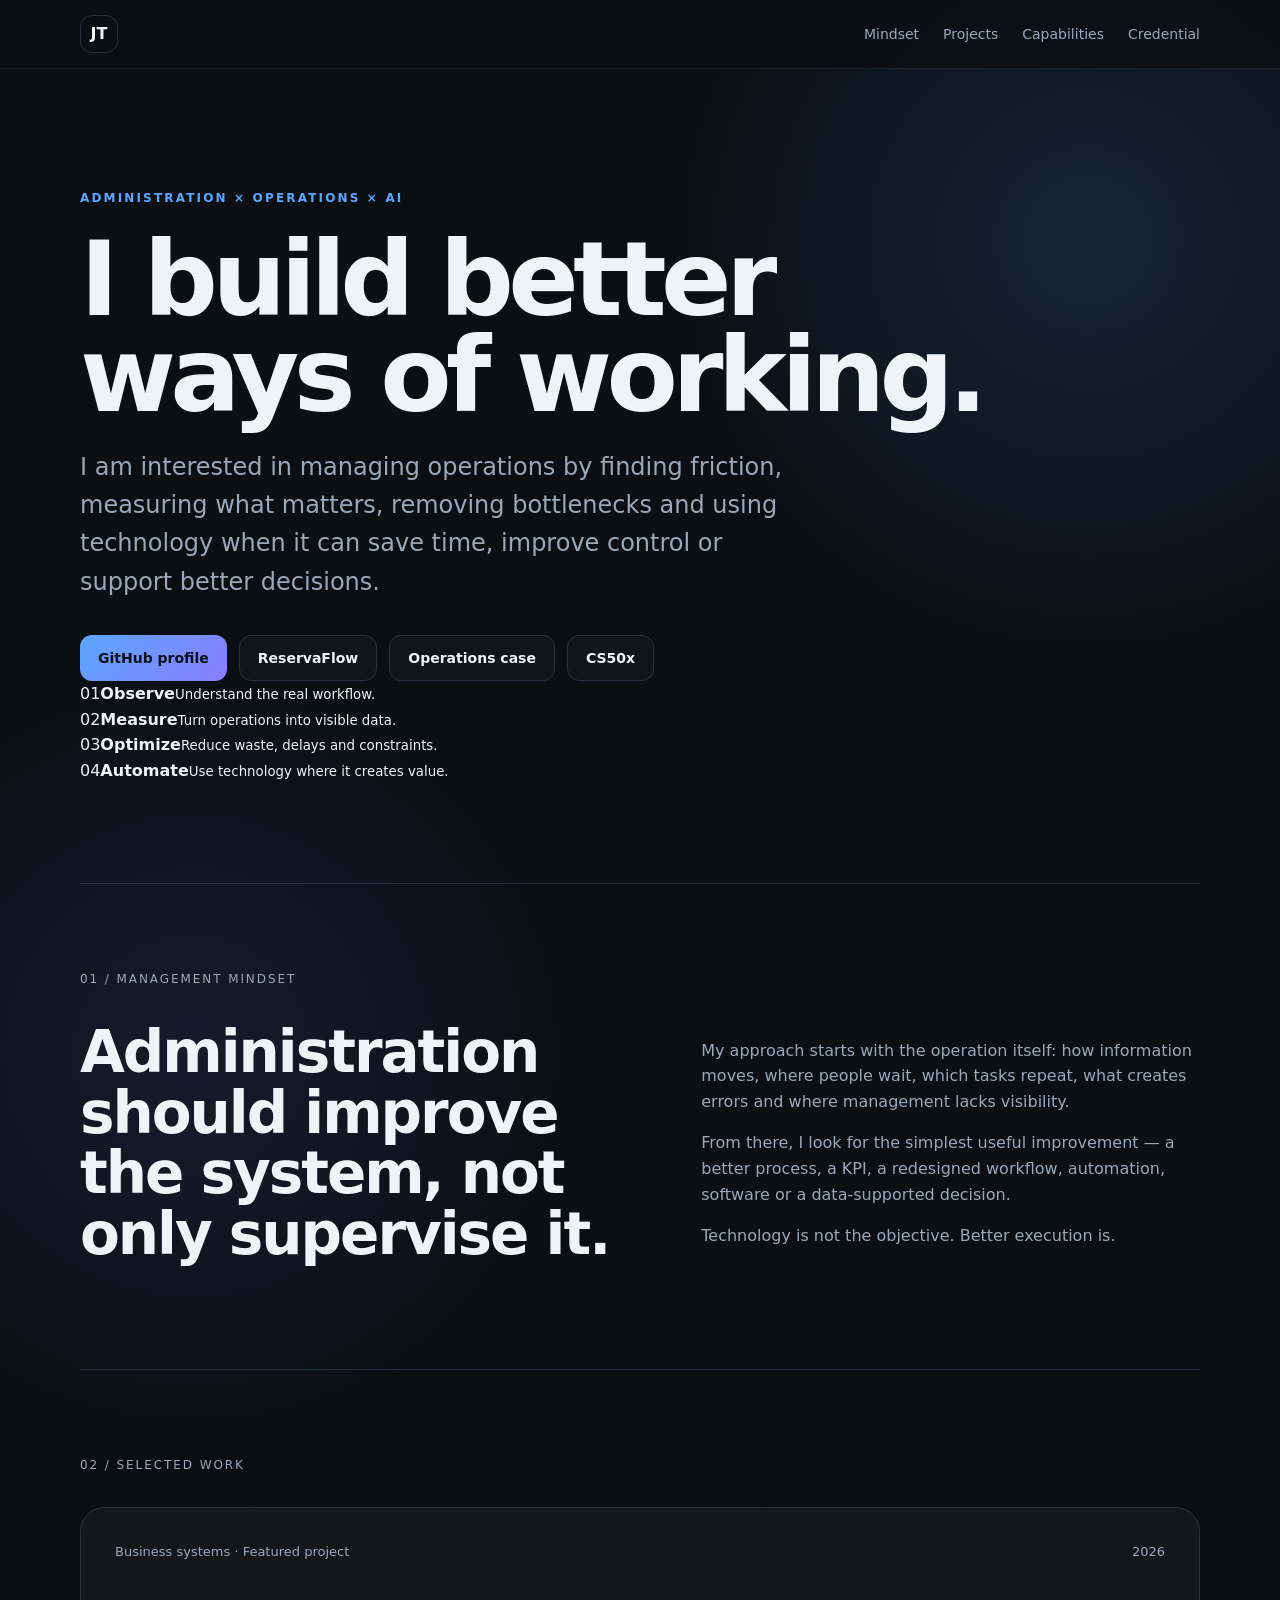
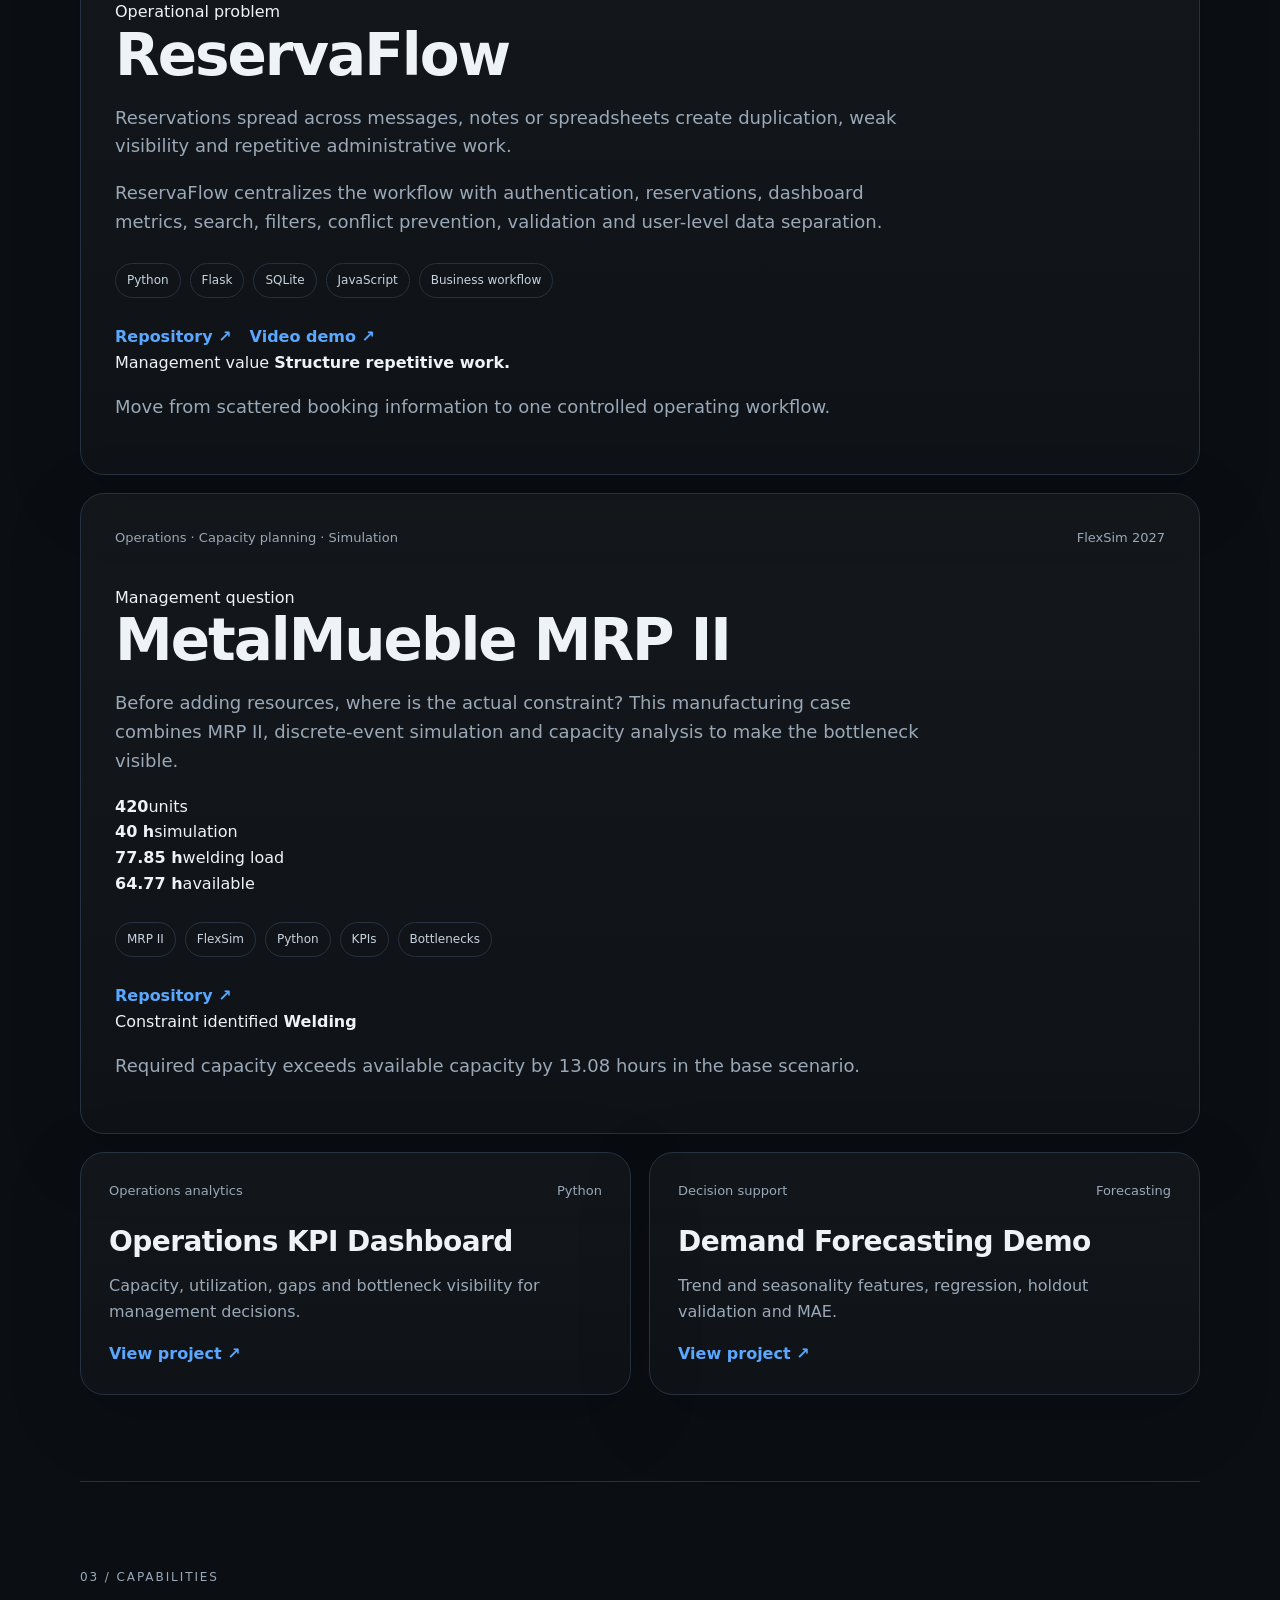
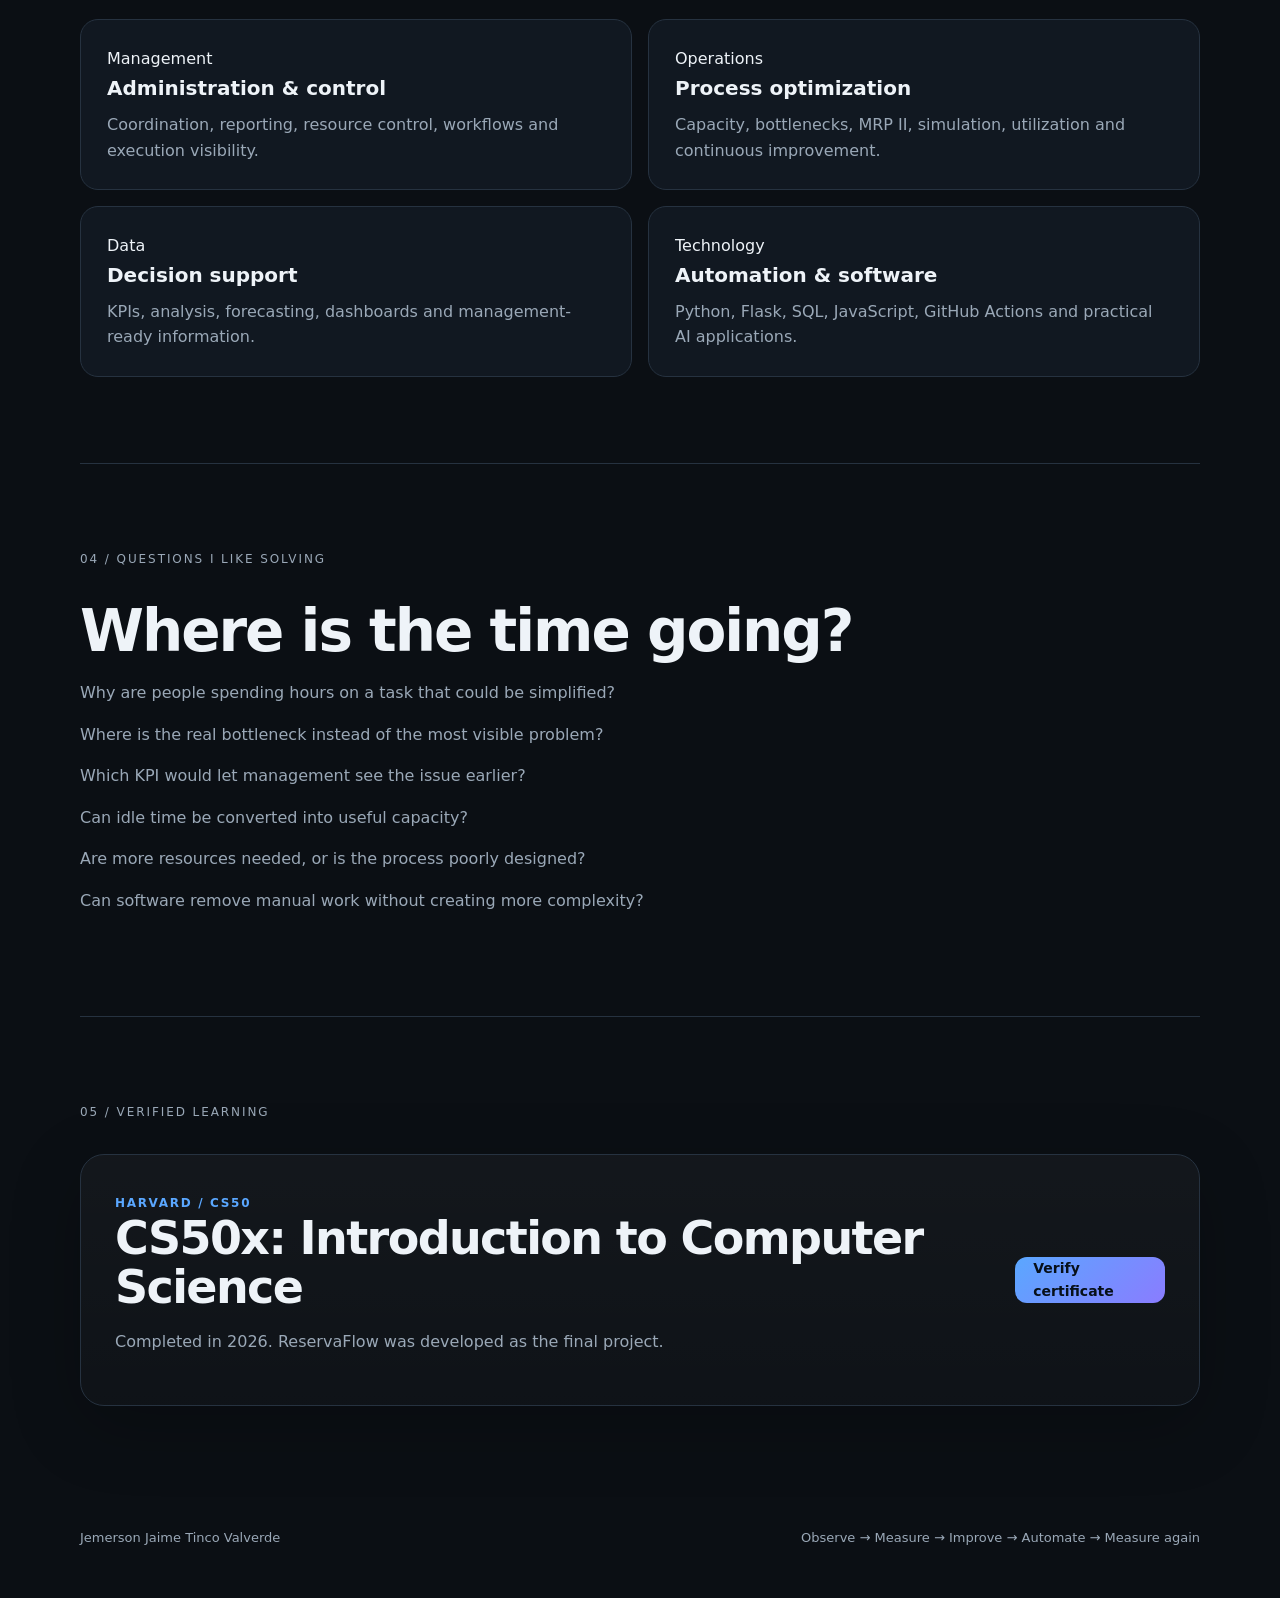
==== commit f3c12f00: "Reposition portfolio around operations leadership and optimization" ====
--- a/docs/index.html
+++ b/docs/index.html
@@ -3,160 +3,183 @@
 <head>
   <meta charset="utf-8">
   <meta name="viewport" content="width=device-width, initial-scale=1">
-  <meta name="description" content="Portfolio of Jemerson Jaime Tinco Valverde — software development, AI, operations and process improvement.">
-  <title>Jemerson Jaime Tinco Valverde | Portfolio</title>
+  <meta name="description" content="Portfolio of Jemerson Jaime Tinco Valverde — administration, operations, process optimization, data, automation and applied AI.">
+  <title>Jemerson Tinco Valverde | Operations × Administration × AI</title>
   <link rel="stylesheet" href="styles.css">
 </head>
 <body>
   <header class="nav-wrap">
     <nav class="nav container">
-      <a class="brand" href="#top">JT</a>
+      <a class="brand" href="#top" aria-label="Home">JT</a>
       <div class="nav-links">
-        <a href="#about">About</a>
+        <a href="#mindset">Mindset</a>
         <a href="#projects">Projects</a>
-        <a href="#skills">Skills</a>
-        <a href="#certifications">Certifications</a>
+        <a href="#capabilities">Capabilities</a>
+        <a href="#credential">Credential</a>
       </div>
     </nav>
   </header>
 
   <main id="top">
     <section class="hero container">
-      <div class="eyebrow">Engineering · AI · Software · Operations</div>
-      <h1>Jemerson Jaime<br>Tinco Valverde</h1>
+      <div class="eyebrow">Administration × Operations × AI</div>
+      <h1>I build better<br>ways of working.</h1>
       <p class="hero-copy">
-        I build practical digital solutions at the intersection of software development,
-        artificial intelligence, operations and process improvement.
+        I am interested in managing operations by finding friction, measuring what matters,
+        removing bottlenecks and using technology when it can save time, improve control
+        or support better decisions.
       </p>
       <div class="actions">
-        <a class="btn primary" href="https://github.com/jtincovalverde/ReservaFlow">View ReservaFlow</a>
-        <a class="btn" href="https://github.com/jtincovalverde/MetalMueble-MRP-II-FlexSim">View FlexSim Case</a>
-        <a class="btn" href="https://cs50.harvard.edu/certificates/33971312-603f-44b5-ae8c-69c073080305">Verify CS50x</a>
-        <a class="btn" href="https://github.com/jtincovalverde">GitHub</a>
+        <a class="btn primary" href="https://github.com/jtincovalverde">GitHub profile</a>
+        <a class="btn" href="https://github.com/jtincovalverde/ReservaFlow">ReservaFlow</a>
+        <a class="btn" href="https://github.com/jtincovalverde/MetalMueble-MRP-II-FlexSim">Operations case</a>
+        <a class="btn" href="https://cs50.harvard.edu/certificates/33971312-603f-44b5-ae8c-69c073080305">CS50x</a>
+      </div>
+
+      <div class="hero-metrics" aria-label="Core focus areas">
+        <div><span>01</span><strong>Observe</strong><small>Understand the real workflow.</small></div>
+        <div><span>02</span><strong>Measure</strong><small>Turn operations into visible data.</small></div>
+        <div><span>03</span><strong>Optimize</strong><small>Reduce waste, delays and constraints.</small></div>
+        <div><span>04</span><strong>Automate</strong><small>Use technology where it creates value.</small></div>
       </div>
     </section>
 
-    <section id="about" class="section container">
-      <div class="section-label">01 / About</div>
+    <section id="mindset" class="section container">
+      <div class="section-label">01 / Management mindset</div>
       <div class="split">
-        <h2>Technology applied to real business problems.</h2>
+        <h2>Administration should improve the system, not only supervise it.</h2>
         <div>
           <p>
-            My interests combine software development, artificial intelligence,
-            industrial engineering, administration and operational improvement.
+            My approach starts with the operation itself: how information moves, where people wait,
+            which tasks repeat, what creates errors and where management lacks visibility.
           </p>
           <p>
-            I completed CS50x: Introduction to Computer Science and continue building
-            projects that demonstrate practical problem solving, automation, simulation and data-driven thinking.
+            From there, I look for the simplest useful improvement — a better process, a KPI,
+            a redesigned workflow, automation, software or a data-supported decision.
+          </p>
+          <p class="principle">
+            Technology is not the objective. Better execution is.
           </p>
         </div>
       </div>
     </section>
 
     <section id="projects" class="section container">
-      <div class="section-label">02 / Projects</div>
+      <div class="section-label">02 / Selected work</div>
 
       <article class="project-card featured">
         <div class="project-topline">
-          <span>Featured · Full-stack web application</span>
+          <span>Business systems · Featured project</span>
           <span>2026</span>
         </div>
-        <h2>ReservaFlow</h2>
-        <p>
-          Reservation management system built with Flask and SQLite. Includes authentication,
-          reservation CRUD, dashboard metrics, search, filters, scheduling-conflict prevention,
-          validation and user-level data separation.
-        </p>
-        <div class="tags">
-          <span>Python</span><span>Flask</span><span>SQLite</span><span>JavaScript</span><span>Bootstrap</span>
+        <div class="project-layout">
+          <div>
+            <span class="problem-label">Operational problem</span>
+            <h2>ReservaFlow</h2>
+            <p>
+              Reservations spread across messages, notes or spreadsheets create duplication,
+              weak visibility and repetitive administrative work.
+            </p>
+            <p>
+              ReservaFlow centralizes the workflow with authentication, reservations, dashboard metrics,
+              search, filters, conflict prevention, validation and user-level data separation.
+            </p>
+            <div class="tags">
+              <span>Python</span><span>Flask</span><span>SQLite</span><span>JavaScript</span><span>Business workflow</span>
+            </div>
+            <div class="project-links">
+              <a href="https://github.com/jtincovalverde/ReservaFlow">Repository ↗</a>
+              <a href="https://www.youtube.com/watch?v=mBzinlOeNAw">Video demo ↗</a>
+            </div>
+          </div>
+          <div class="impact-box">
+            <span>Management value</span>
+            <strong>Structure repetitive work.</strong>
+            <p>Move from scattered booking information to one controlled operating workflow.</p>
+          </div>
         </div>
-        <div class="project-links">
-          <a href="https://github.com/jtincovalverde/ReservaFlow">Repository ↗</a>
-          <a href="https://www.youtube.com/watch?v=mBzinlOeNAw">Video demo ↗</a>
+      </article>
+
+      <article class="project-card featured second">
+        <div class="project-topline">
+          <span>Operations · Capacity planning · Simulation</span>
+          <span>FlexSim 2027</span>
+        </div>
+        <div class="project-layout">
+          <div>
+            <span class="problem-label">Management question</span>
+            <h2>MetalMueble MRP II</h2>
+            <p>
+              Before adding resources, where is the actual constraint? This manufacturing case combines
+              MRP II, discrete-event simulation and capacity analysis to make the bottleneck visible.
+            </p>
+            <div class="case-stats">
+              <div><strong>420</strong><span>units</span></div>
+              <div><strong>40 h</strong><span>simulation</span></div>
+              <div><strong>77.85 h</strong><span>welding load</span></div>
+              <div><strong>64.77 h</strong><span>available</span></div>
+            </div>
+            <div class="tags">
+              <span>MRP II</span><span>FlexSim</span><span>Python</span><span>KPIs</span><span>Bottlenecks</span>
+            </div>
+            <div class="project-links">
+              <a href="https://github.com/jtincovalverde/MetalMueble-MRP-II-FlexSim">Repository ↗</a>
+            </div>
+          </div>
+          <div class="impact-box warning">
+            <span>Constraint identified</span>
+            <strong>Welding</strong>
+            <p>Required capacity exceeds available capacity by 13.08 hours in the base scenario.</p>
+          </div>
         </div>
       </article>
 
       <div class="project-grid">
-        <article class="project-card compact wide">
-          <div class="project-topline">
-            <span>Manufacturing simulation · Academic group context</span>
-            <span>FlexSim 2027</span>
-          </div>
-          <h3>MetalMueble MRP II — FlexSim 2027</h3>
-          <p>
-            Manufacturing-capacity and discrete-event simulation case study covering work-center loads,
-            available capacity, bottleneck identification, queue behavior, throughput, waiting time and
-            automated model configuration with FlexScript.
-          </p>
-          <div class="tags">
-            <span>MRP II</span><span>FlexSim</span><span>FlexScript</span><span>Python</span><span>Capacity Planning</span>
-          </div>
-          <div class="project-links">
-            <a href="https://github.com/jtincovalverde/MetalMueble-MRP-II-FlexSim">Repository ↗</a>
-          </div>
+        <article class="project-card compact">
+          <div class="project-topline"><span>Operations analytics</span><span>Python</span></div>
+          <h3>Operations KPI Dashboard</h3>
+          <p>Capacity, utilization, gaps and bottleneck visibility for management decisions.</p>
+          <div class="project-links"><a href="https://github.com/jtincovalverde/jtincovalverde/tree/main/projects/operations-kpi-dashboard">View project ↗</a></div>
         </article>
-
         <article class="project-card compact">
-          <div class="project-topline">
-            <span>Portfolio Lab · Operations</span>
-            <span>Python</span>
-          </div>
-          <h3>Operations KPI Dashboard</h3>
-          <p>
-            Synthetic manufacturing-capacity analysis that calculates utilization,
-            capacity gaps and bottlenecks, then generates a management-ready visualization.
-          </p>
-          <div class="tags">
-            <span>Pandas</span><span>Matplotlib</span><span>KPIs</span><span>Capacity Planning</span>
-          </div>
-          <div class="project-links">
-            <a href="https://github.com/jtincovalverde/jtincovalverde/tree/main/projects/operations-kpi-dashboard">View project ↗</a>
-          </div>
+          <div class="project-topline"><span>Decision support</span><span>Forecasting</span></div>
+          <h3>Demand Forecasting Demo</h3>
+          <p>Trend and seasonality features, regression, holdout validation and MAE.</p>
+          <div class="project-links"><a href="https://github.com/jtincovalverde/jtincovalverde/tree/main/projects/demand-forecasting-demo">View project ↗</a></div>
         </article>
-
-        <article class="project-card compact">
-          <div class="project-topline">
-            <span>Portfolio Lab · Forecasting</span>
-            <span>ML</span>
-          </div>
-          <h3>Demand Forecasting Demo</h3>
-          <p>
-            Six-month demand forecast using trend and seasonal features, linear regression,
-            holdout validation and Mean Absolute Error.
-          </p>
-          <div class="tags">
-            <span>Python</span><span>scikit-learn</span><span>Time Series</span><span>Forecasting</span>
-          </div>
-          <div class="project-links">
-            <a href="https://github.com/jtincovalverde/jtincovalverde/tree/main/projects/demand-forecasting-demo">View project ↗</a>
-          </div>
-        </article>
-      </div>
-
-      <p class="disclosure">
-        Portfolio lab projects use synthetic data and were created with AI-assisted development.
-        The MetalMueble repository explicitly discloses its academic group-work context and does not claim sole authorship of every element.
-        ReservaFlow includes its own CS50x AI-assistance disclosure in the repository.
-      </p>
-    </section>
-
-    <section id="skills" class="section container">
-      <div class="section-label">03 / Skills</div>
-      <div class="skill-grid">
-        <div><h3>Development</h3><p>Python, Flask, SQL, JavaScript, HTML, CSS, Bootstrap, GitHub</p></div>
-        <div><h3>Data & AI</h3><p>Pandas, forecasting, scikit-learn, data analysis, automation and applied AI</p></div>
-        <div><h3>Operations</h3><p>Process improvement, KPIs, capacity planning, FlexSim, simulation, MRP II and bottleneck analysis</p></div>
-        <div><h3>Business</h3><p>Administration, reporting, coordination, documentation and decision support</p></div>
       </div>
     </section>
 
-    <section id="certifications" class="section container">
-      <div class="section-label">04 / Certification</div>
+    <section id="capabilities" class="section container">
+      <div class="section-label">03 / Capabilities</div>
+      <div class="skill-grid">
+        <div><span>Management</span><h3>Administration & control</h3><p>Coordination, reporting, resource control, workflows and execution visibility.</p></div>
+        <div><span>Operations</span><h3>Process optimization</h3><p>Capacity, bottlenecks, MRP II, simulation, utilization and continuous improvement.</p></div>
+        <div><span>Data</span><h3>Decision support</h3><p>KPIs, analysis, forecasting, dashboards and management-ready information.</p></div>
+        <div><span>Technology</span><h3>Automation & software</h3><p>Python, Flask, SQL, JavaScript, GitHub Actions and practical AI applications.</p></div>
+      </div>
+    </section>
+
+    <section class="section container questions">
+      <div class="section-label">04 / Questions I like solving</div>
+      <h2>Where is the time going?</h2>
+      <div class="question-grid">
+        <p>Why are people spending hours on a task that could be simplified?</p>
+        <p>Where is the real bottleneck instead of the most visible problem?</p>
+        <p>Which KPI would let management see the issue earlier?</p>
+        <p>Can idle time be converted into useful capacity?</p>
+        <p>Are more resources needed, or is the process poorly designed?</p>
+        <p>Can software remove manual work without creating more complexity?</p>
+      </div>
+    </section>
+
+    <section id="credential" class="section container">
+      <div class="section-label">05 / Verified learning</div>
       <div class="cert-card">
         <div>
           <span class="cert-kicker">Harvard / CS50</span>
           <h2>CS50x: Introduction to Computer Science</h2>
-          <p>Completed in 2026, including ten problem sets and a final project.</p>
+          <p>Completed in 2026. ReservaFlow was developed as the final project.</p>
         </div>
         <a class="btn primary" href="https://cs50.harvard.edu/certificates/33971312-603f-44b5-ae8c-69c073080305">Verify certificate</a>
       </div>
@@ -165,7 +188,7 @@
 
   <footer class="footer container">
     <span>Jemerson Jaime Tinco Valverde</span>
-    <span>Peru · 2026</span>
+    <span>Observe → Measure → Improve → Automate → Measure again</span>
   </footer>
 </body>
 </html>
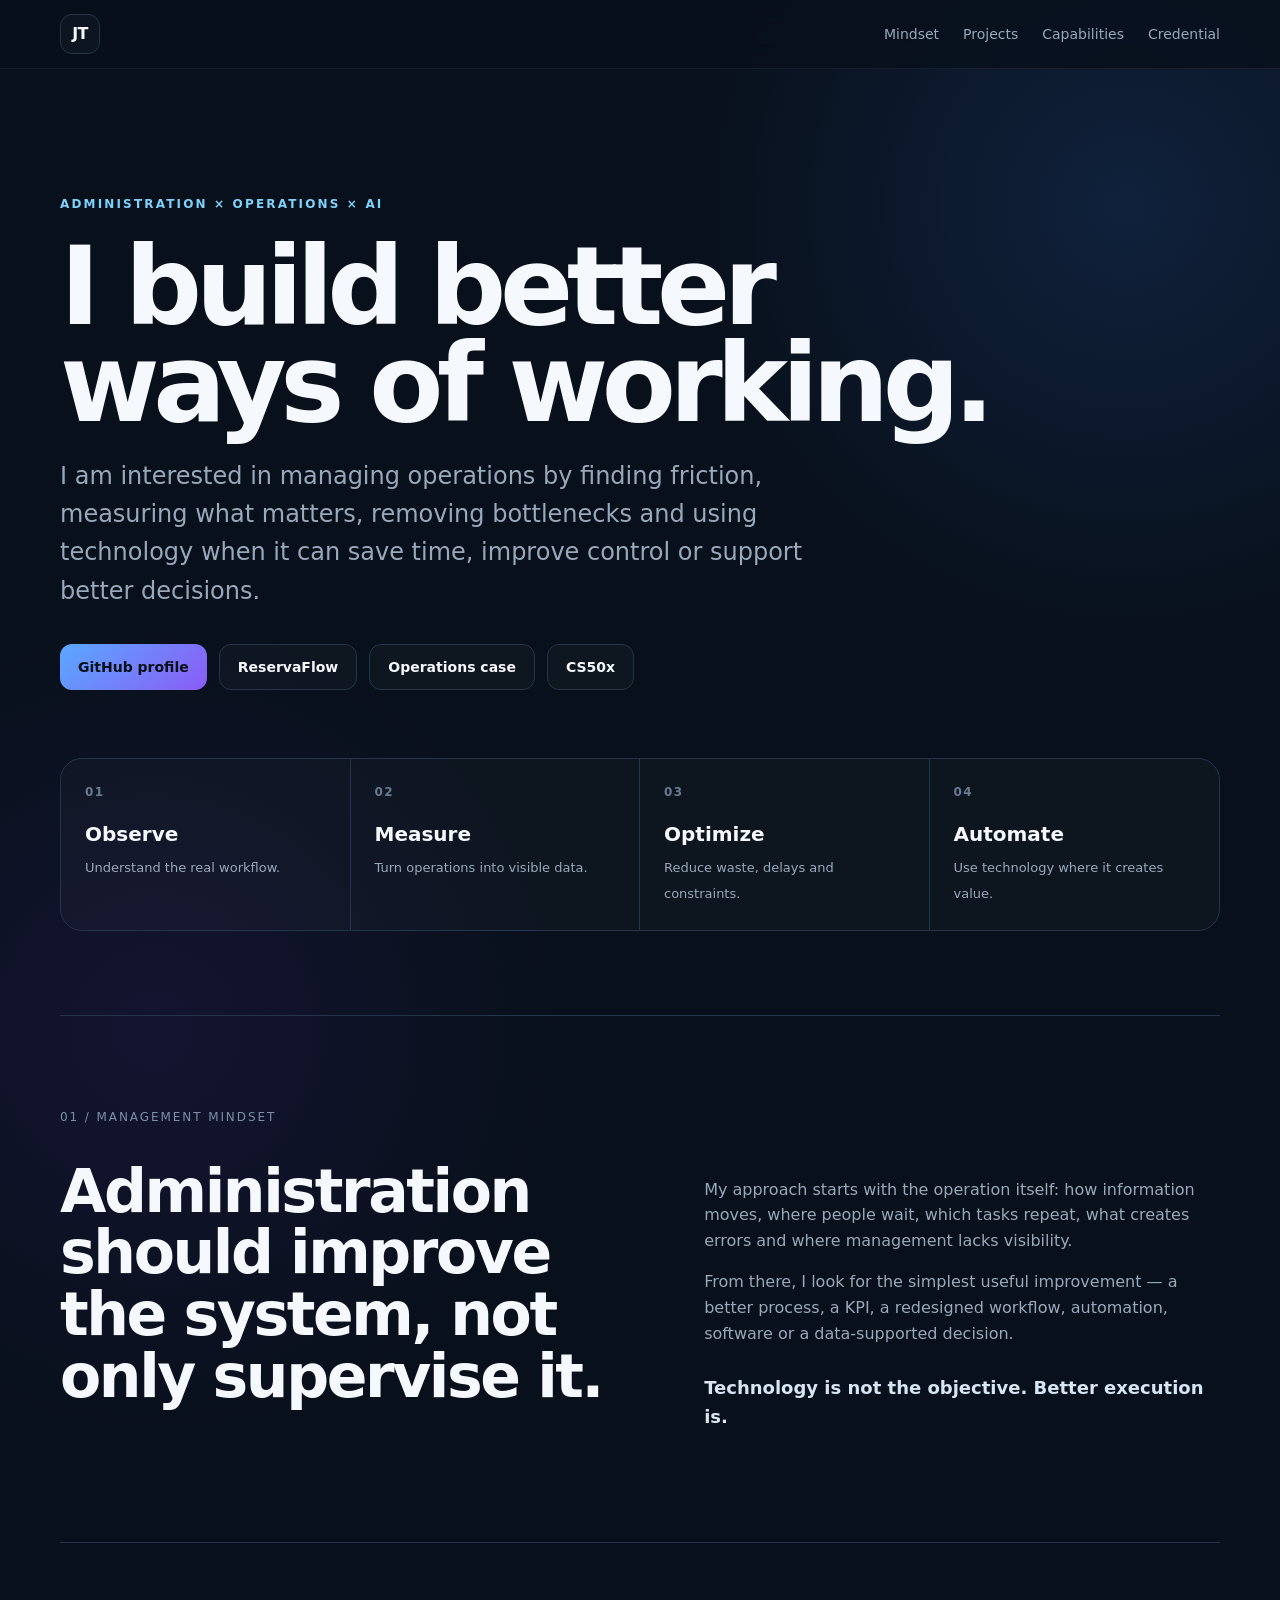
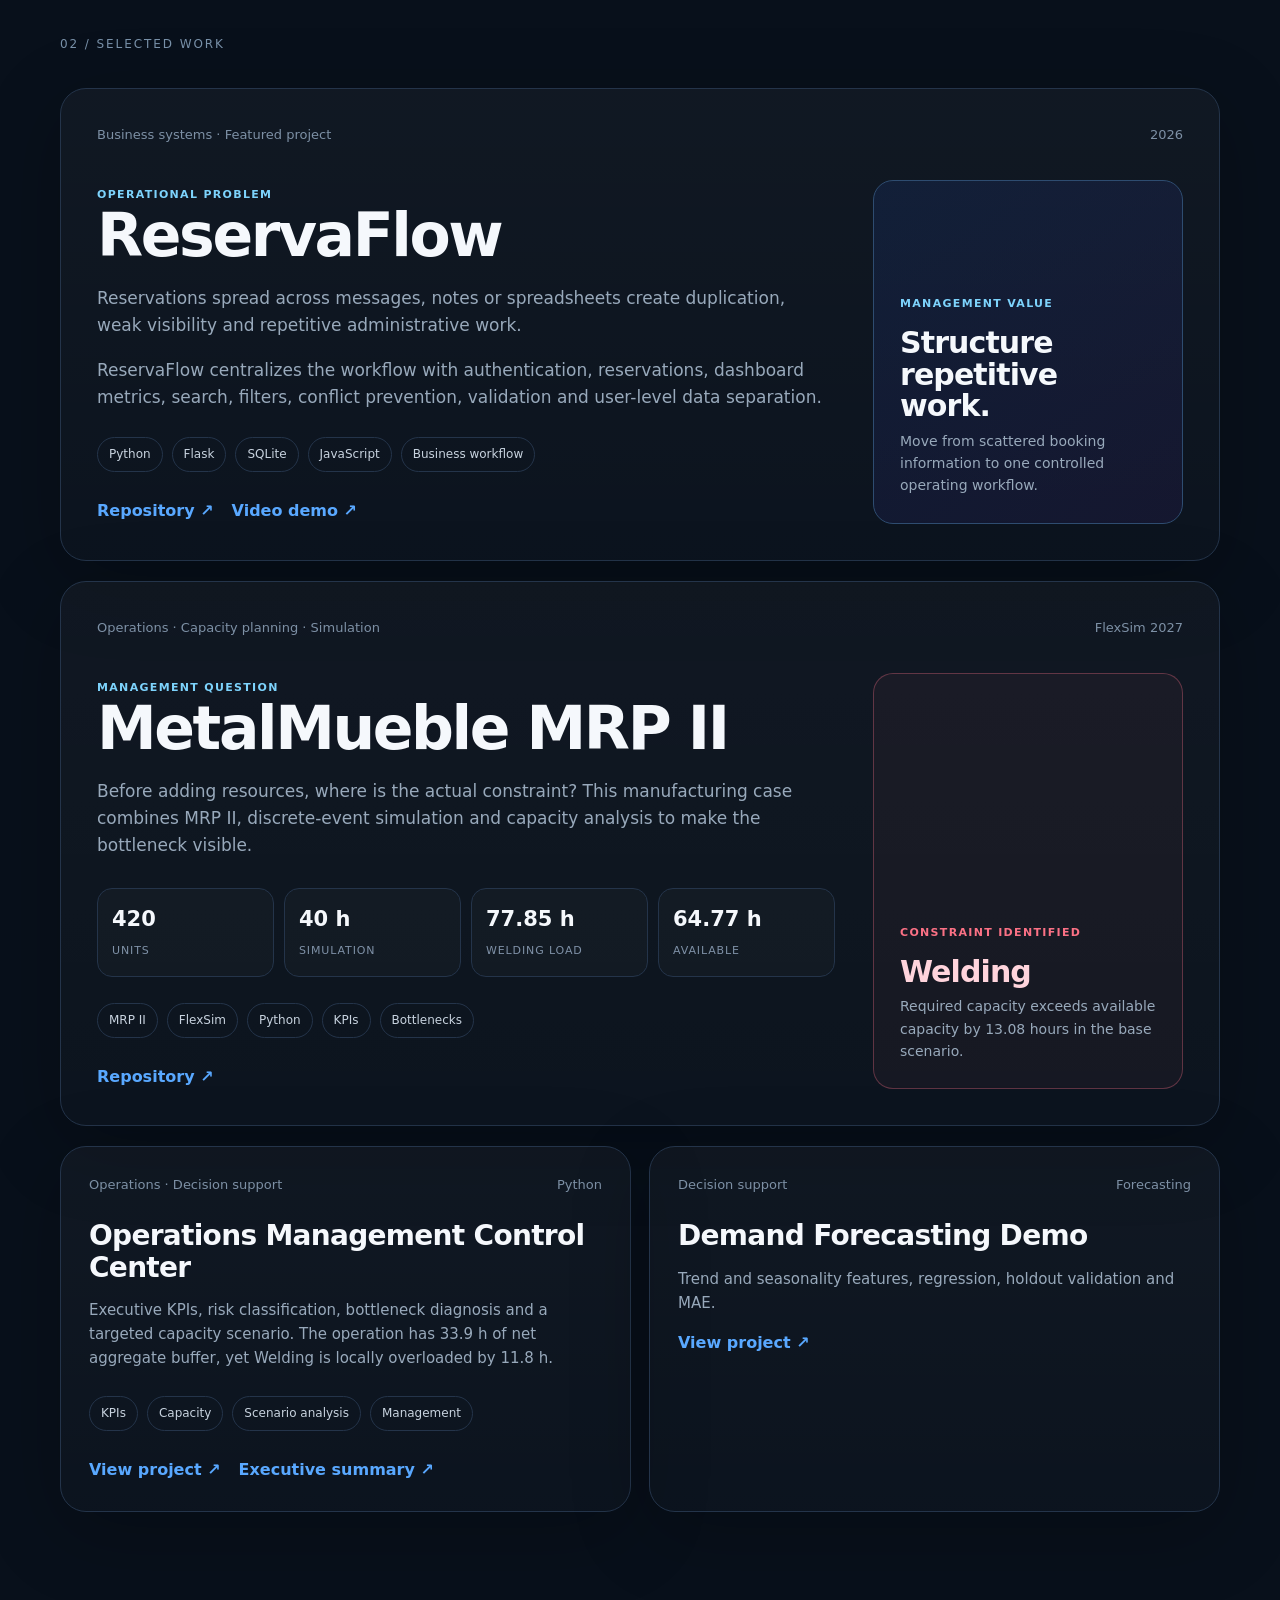
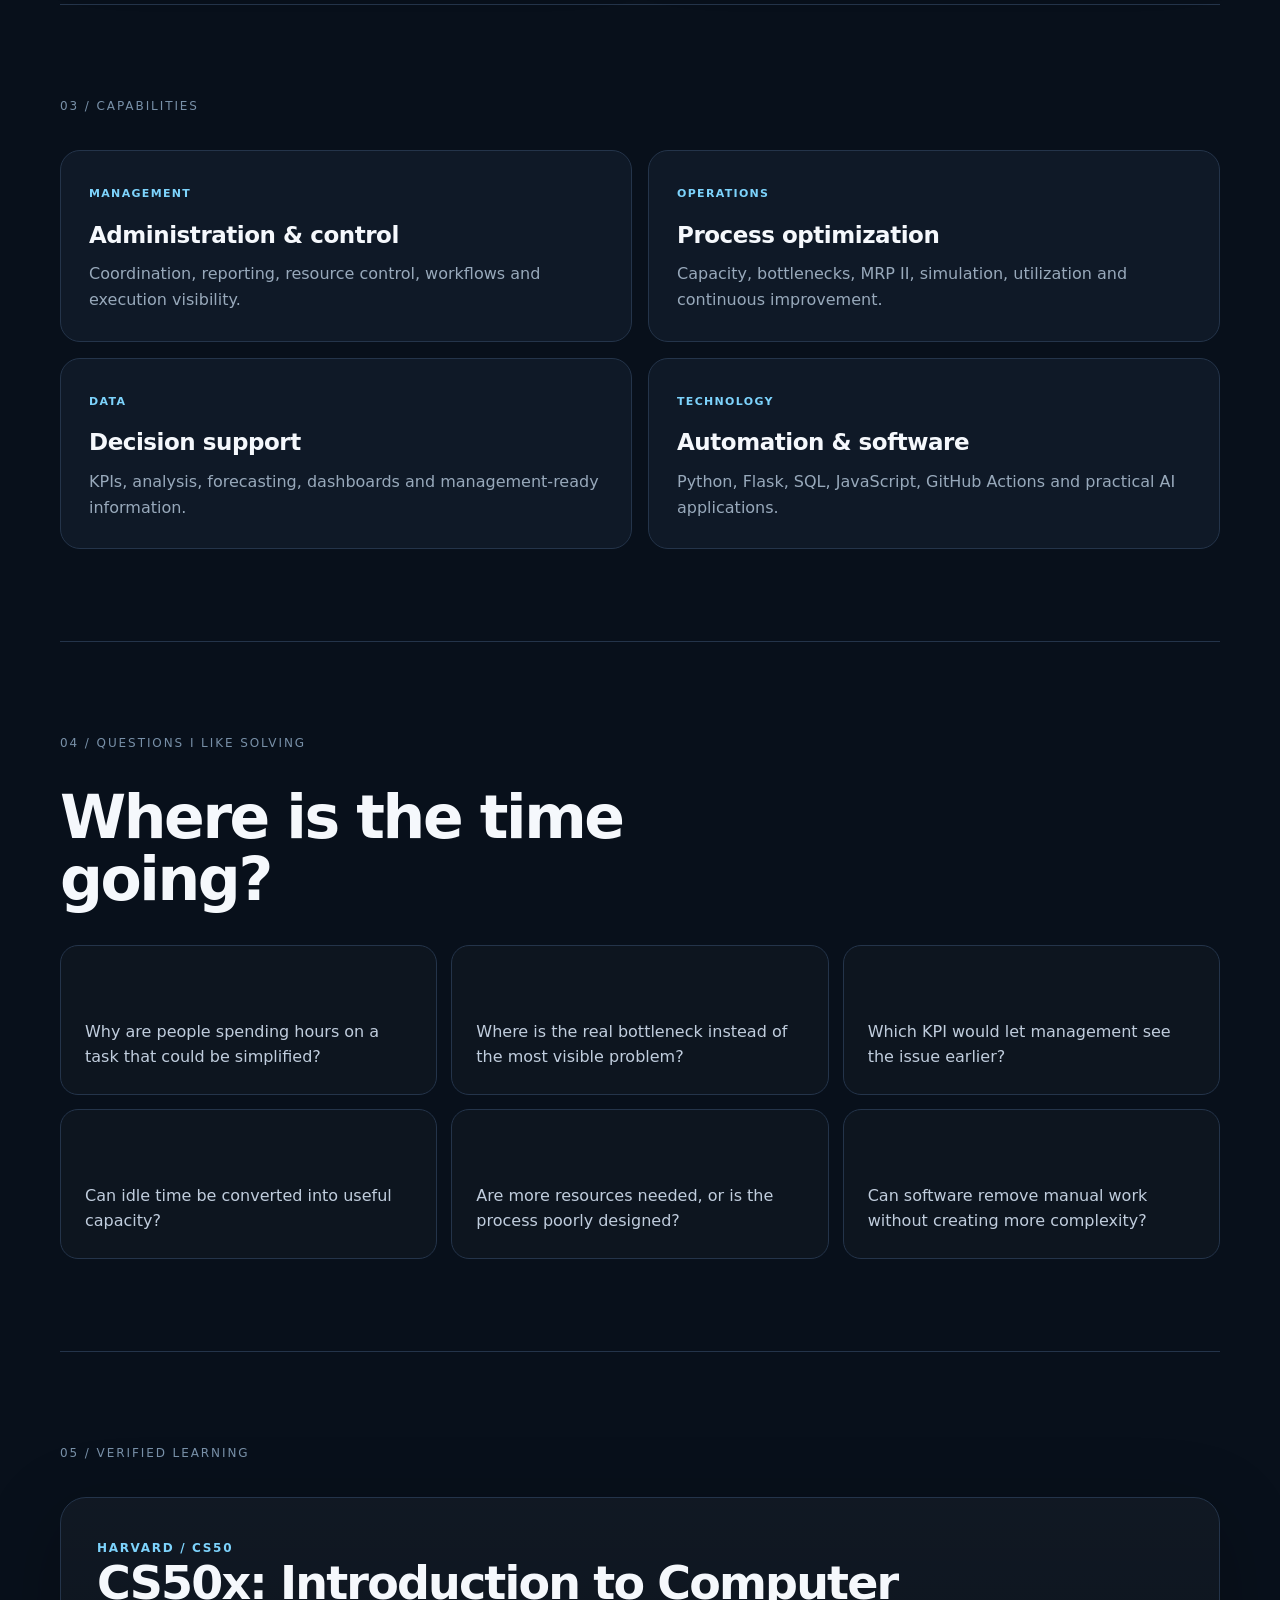
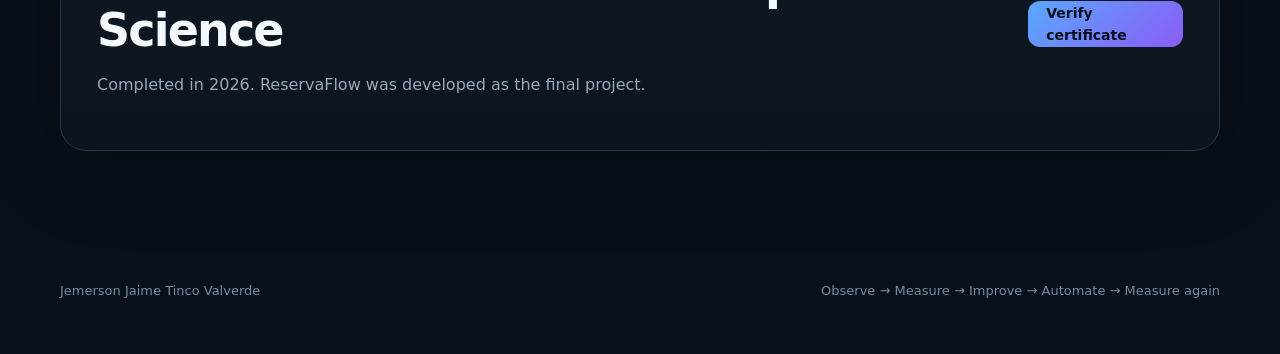
==== commit 956c516f: "Upgrade portfolio card for operations management control center" ====
--- a/docs/index.html
+++ b/docs/index.html
@@ -136,10 +136,14 @@
 
       <div class="project-grid">
         <article class="project-card compact">
-          <div class="project-topline"><span>Operations analytics</span><span>Python</span></div>
-          <h3>Operations KPI Dashboard</h3>
-          <p>Capacity, utilization, gaps and bottleneck visibility for management decisions.</p>
-          <div class="project-links"><a href="https://github.com/jtincovalverde/jtincovalverde/tree/main/projects/operations-kpi-dashboard">View project ↗</a></div>
+          <div class="project-topline"><span>Operations · Decision support</span><span>Python</span></div>
+          <h3>Operations Management Control Center</h3>
+          <p>Executive KPIs, risk classification, bottleneck diagnosis and a targeted capacity scenario. The operation has 33.9 h of net aggregate buffer, yet Welding is locally overloaded by 11.8 h.</p>
+          <div class="tags"><span>KPIs</span><span>Capacity</span><span>Scenario analysis</span><span>Management</span></div>
+          <div class="project-links">
+            <a href="https://github.com/jtincovalverde/jtincovalverde/tree/main/projects/operations-kpi-dashboard">View project ↗</a>
+            <a href="https://github.com/jtincovalverde/jtincovalverde/blob/main/projects/operations-kpi-dashboard/executive_summary.md">Executive summary ↗</a>
+          </div>
         </article>
         <article class="project-card compact">
           <div class="project-topline"><span>Decision support</span><span>Forecasting</span></div>
--- a/docs/styles.css
+++ b/docs/styles.css
@@ -1,57 +1,182 @@
 :root {
-  --bg: #0b0f14;
-  --panel: #111821;
-  --text: #eef3f8;
-  --muted: #9aa8b7;
-  --line: #263240;
-  --accent: #5aa7ff;
-  --accent-2: #8a7cff;
+  --bg: #08101b;
+  --panel: #0f1927;
+  --panel-2: #121f31;
+  --text: #f5f8fc;
+  --muted: #98a9bb;
+  --line: #24344a;
+  --accent: #59a8ff;
+  --accent-2: #8b5cf6;
+  --danger: #fb7185;
+  --success: #4ade80;
 }
+
 * { box-sizing: border-box; }
 html { scroll-behavior: smooth; }
-body { margin: 0; font-family: Inter, ui-sans-serif, system-ui, -apple-system, BlinkMacSystemFont, "Segoe UI", sans-serif; background: radial-gradient(circle at 85% 5%, rgba(90,167,255,.14), transparent 26rem), radial-gradient(circle at 15% 22%, rgba(138,124,255,.10), transparent 24rem), var(--bg); color: var(--text); line-height: 1.6; }
+body {
+  margin: 0;
+  font-family: Inter, ui-sans-serif, system-ui, -apple-system, BlinkMacSystemFont, "Segoe UI", sans-serif;
+  background:
+    radial-gradient(circle at 88% 4%, rgba(59,130,246,.15), transparent 28rem),
+    radial-gradient(circle at 12% 20%, rgba(124,58,237,.10), transparent 26rem),
+    var(--bg);
+  color: var(--text);
+  line-height: 1.6;
+}
 a { color: inherit; }
-.container { width: min(1120px, calc(100% - 40px)); margin: 0 auto; }
-.nav-wrap { position: sticky; top: 0; z-index: 10; backdrop-filter: blur(14px); background: rgba(11,15,20,.78); border-bottom: 1px solid rgba(255,255,255,.06); }
+.container { width: min(1160px, calc(100% - 40px)); margin: 0 auto; }
+
+.nav-wrap {
+  position: sticky;
+  top: 0;
+  z-index: 10;
+  backdrop-filter: blur(14px);
+  background: rgba(8,16,27,.78);
+  border-bottom: 1px solid rgba(255,255,255,.06);
+}
 .nav { min-height: 68px; display: flex; align-items: center; justify-content: space-between; }
-.brand { width: 38px; height: 38px; display: grid; place-items: center; border: 1px solid var(--line); border-radius: 12px; text-decoration: none; font-weight: 800; }
+.brand {
+  width: 40px; height: 40px; display: grid; place-items: center;
+  border: 1px solid var(--line); border-radius: 12px;
+  text-decoration: none; font-weight: 900; letter-spacing: -.04em;
+  background: rgba(255,255,255,.025);
+}
 .nav-links { display: flex; gap: 24px; }
 .nav-links a { color: var(--muted); text-decoration: none; font-size: 14px; }
 .nav-links a:hover { color: var(--text); }
-.hero { padding: 120px 0 100px; }
-.eyebrow { color: var(--accent); text-transform: uppercase; letter-spacing: .18em; font-size: 12px; font-weight: 700; }
-h1 { font-size: clamp(56px, 9vw, 104px); line-height: .92; letter-spacing: -.055em; margin: 24px 0; max-width: 980px; }
-.hero-copy { max-width: 720px; color: var(--muted); font-size: clamp(18px, 2.4vw, 24px); }
+
+.hero { padding: 126px 0 84px; }
+.eyebrow {
+  color: #7dd3fc; text-transform: uppercase; letter-spacing: .18em;
+  font-size: 12px; font-weight: 800;
+}
+h1 {
+  font-size: clamp(58px, 9vw, 108px);
+  line-height: .9; letter-spacing: -.06em;
+  margin: 24px 0; max-width: 1050px;
+}
+.hero-copy { max-width: 820px; color: var(--muted); font-size: clamp(18px, 2.3vw, 24px); }
 .actions { display: flex; flex-wrap: wrap; gap: 12px; margin-top: 34px; }
-.btn { display: inline-flex; align-items: center; justify-content: center; min-height: 46px; padding: 0 18px; border: 1px solid var(--line); border-radius: 12px; text-decoration: none; font-weight: 700; font-size: 14px; background: rgba(255,255,255,.025); }
-.btn:hover { transform: translateY(-1px); border-color: #3d5064; }
+.btn {
+  display: inline-flex; align-items: center; justify-content: center;
+  min-height: 46px; padding: 0 18px;
+  border: 1px solid var(--line); border-radius: 12px;
+  text-decoration: none; font-weight: 800; font-size: 14px;
+  background: rgba(255,255,255,.025);
+  transition: .2s ease;
+}
+.btn:hover { transform: translateY(-2px); border-color: #46617f; }
 .btn.primary { background: linear-gradient(135deg, var(--accent), var(--accent-2)); color: #071019; border: 0; }
-.section { padding: 86px 0; border-top: 1px solid var(--line); }
-.section-label { color: var(--muted); font-size: 12px; letter-spacing: .16em; text-transform: uppercase; margin-bottom: 32px; }
-.split { display: grid; grid-template-columns: 1.05fr .95fr; gap: 70px; }
-h2 { font-size: clamp(32px, 5vw, 58px); line-height: 1.05; letter-spacing: -.035em; margin: 0 0 18px; }
+
+.hero-metrics {
+  margin-top: 68px;
+  display: grid;
+  grid-template-columns: repeat(4, minmax(0, 1fr));
+  border: 1px solid var(--line);
+  border-radius: 22px;
+  overflow: hidden;
+  background: rgba(255,255,255,.018);
+}
+.hero-metrics > div { padding: 24px; min-height: 138px; border-right: 1px solid var(--line); }
+.hero-metrics > div:last-child { border-right: 0; }
+.hero-metrics span { display: block; color: #667b91; font-size: 12px; font-weight: 800; letter-spacing: .12em; }
+.hero-metrics strong { display: block; margin: 16px 0 4px; font-size: 20px; }
+.hero-metrics small { color: var(--muted); font-size: 13px; line-height: 1.45; }
+
+.section { padding: 92px 0; border-top: 1px solid var(--line); }
+.section-label { color: #7890a8; font-size: 12px; letter-spacing: .16em; text-transform: uppercase; margin-bottom: 34px; }
+.split { display: grid; grid-template-columns: 1.05fr .95fr; gap: 74px; }
+h2 { font-size: clamp(34px, 5vw, 60px); line-height: 1.03; letter-spacing: -.04em; margin: 0 0 18px; }
 p { color: var(--muted); }
-.project-card, .cert-card { border: 1px solid var(--line); background: linear-gradient(180deg, rgba(255,255,255,.035), rgba(255,255,255,.015)); border-radius: 24px; padding: 34px; box-shadow: 0 20px 70px rgba(0,0,0,.22); }
-.project-card.featured { margin-bottom: 18px; }
-.project-grid { display: grid; grid-template-columns: repeat(2, minmax(0, 1fr)); gap: 18px; }
-.project-card.compact { padding: 28px; }
-.project-card.compact.wide { grid-column: 1 / -1; }
-.project-card.compact h3 { margin: 0 0 14px; font-size: 28px; line-height: 1.12; letter-spacing: -.02em; }
-.project-topline { display: flex; justify-content: space-between; gap: 16px; color: var(--muted); font-size: 13px; margin-bottom: 36px; }
-.project-card.compact .project-topline { margin-bottom: 24px; }
-.project-card p { max-width: 820px; font-size: 18px; }
-.project-card.compact p { font-size: 16px; }
+.principle { color: #d7e5f4; font-weight: 800; font-size: 18px; margin-top: 28px; }
+
+.project-card, .cert-card {
+  border: 1px solid var(--line);
+  background: linear-gradient(180deg, rgba(255,255,255,.035), rgba(255,255,255,.014));
+  border-radius: 26px;
+  padding: 36px;
+  box-shadow: 0 20px 80px rgba(0,0,0,.24);
+}
+.project-card.featured { margin-bottom: 20px; }
+.project-card.featured.second { margin-top: 20px; }
+.project-topline {
+  display: flex; justify-content: space-between; gap: 16px;
+  color: #7d90a5; font-size: 13px; margin-bottom: 34px;
+}
+.project-layout { display: grid; grid-template-columns: minmax(0, 1fr) 310px; gap: 38px; align-items: stretch; }
+.problem-label { color: #7dd3fc; text-transform: uppercase; letter-spacing: .12em; font-size: 11px; font-weight: 900; }
+.project-card p { max-width: 790px; font-size: 17px; }
+.impact-box {
+  border: 1px solid #2e4c70;
+  background: linear-gradient(145deg, rgba(37,99,235,.11), rgba(124,58,237,.08));
+  border-radius: 20px;
+  padding: 26px;
+  display: flex;
+  flex-direction: column;
+  justify-content: flex-end;
+}
+.impact-box span { color: #7dd3fc; text-transform: uppercase; letter-spacing: .12em; font-size: 11px; font-weight: 900; }
+.impact-box strong { display: block; font-size: 30px; line-height: 1.05; margin: 14px 0 8px; letter-spacing: -.03em; }
+.impact-box p { margin: 0; font-size: 14px; }
+.impact-box.warning { border-color: rgba(251,113,133,.32); background: rgba(251,113,133,.045); }
+.impact-box.warning span { color: var(--danger); }
+.impact-box.warning strong { color: #ffd4dc; }
+
+.case-stats { display: grid; grid-template-columns: repeat(4, 1fr); gap: 10px; margin: 28px 0 10px; }
+.case-stats > div { border: 1px solid var(--line); border-radius: 15px; padding: 14px; background: rgba(255,255,255,.02); }
+.case-stats strong { display: block; font-size: 21px; }
+.case-stats span { color: #7f91a7; font-size: 11px; text-transform: uppercase; letter-spacing: .08em; }
+
 .tags { display: flex; flex-wrap: wrap; gap: 9px; margin: 26px 0; }
 .tags span { border: 1px solid var(--line); color: #c8d3df; border-radius: 999px; padding: 7px 11px; font-size: 12px; }
 .project-links { display: flex; gap: 18px; flex-wrap: wrap; }
-.project-links a { color: var(--accent); text-decoration: none; font-weight: 700; }
-.disclosure { margin: 22px 0 0; font-size: 13px; color: #7f8c9a; }
+.project-links a { color: var(--accent); text-decoration: none; font-weight: 800; }
+
+.project-grid { display: grid; grid-template-columns: repeat(2, minmax(0, 1fr)); gap: 18px; margin-top: 18px; }
+.project-card.compact { padding: 28px; }
+.project-card.compact h3 { margin: 0 0 14px; font-size: 28px; line-height: 1.12; letter-spacing: -.025em; }
+.project-card.compact .project-topline { margin-bottom: 24px; }
+.project-card.compact p { font-size: 15px; }
+
 .skill-grid { display: grid; grid-template-columns: repeat(2, 1fr); gap: 16px; }
-.skill-grid > div { border: 1px solid var(--line); border-radius: 18px; padding: 26px; background: var(--panel); }
-.skill-grid h3 { margin: 0 0 8px; font-size: 20px; }
+.skill-grid > div { border: 1px solid var(--line); border-radius: 20px; padding: 28px; background: var(--panel); }
+.skill-grid > div > span { color: #7dd3fc; text-transform: uppercase; letter-spacing: .12em; font-size: 11px; font-weight: 900; }
+.skill-grid h3 { margin: 12px 0 8px; font-size: 23px; letter-spacing: -.02em; }
 .skill-grid p { margin: 0; }
+
+.questions h2 { max-width: 680px; }
+.question-grid { display: grid; grid-template-columns: repeat(3, 1fr); gap: 14px; margin-top: 34px; }
+.question-grid p {
+  margin: 0; min-height: 150px; padding: 24px;
+  border: 1px solid var(--line); border-radius: 18px;
+  background: rgba(255,255,255,.02);
+  display: flex; align-items: flex-end;
+  font-size: 16px; color: #c0cddd;
+}
+
 .cert-card { display: flex; align-items: center; justify-content: space-between; gap: 30px; }
 .cert-card h2 { font-size: clamp(28px, 4vw, 46px); }
-.cert-kicker { color: var(--accent); font-size: 12px; font-weight: 800; letter-spacing: .14em; text-transform: uppercase; }
-.footer { padding: 36px 0 50px; display: flex; justify-content: space-between; color: var(--muted); font-size: 13px; }
-@media (max-width: 760px) { .nav-links { display: none; } .hero { padding-top: 88px; } .split, .skill-grid, .project-grid { grid-template-columns: 1fr; } .project-card.compact.wide { grid-column: auto; } .cert-card { align-items: flex-start; flex-direction: column; } .footer { gap: 8px; flex-direction: column; } }
+.cert-kicker { color: #7dd3fc; font-size: 12px; font-weight: 900; letter-spacing: .14em; text-transform: uppercase; }
+.footer { padding: 38px 0 52px; display: flex; justify-content: space-between; gap: 20px; color: #778a9e; font-size: 13px; }
+
+@media (max-width: 900px) {
+  .hero-metrics { grid-template-columns: repeat(2, 1fr); }
+  .hero-metrics > div:nth-child(2) { border-right: 0; }
+  .hero-metrics > div:nth-child(-n+2) { border-bottom: 1px solid var(--line); }
+  .project-layout { grid-template-columns: 1fr; }
+  .impact-box { min-height: 210px; }
+  .question-grid { grid-template-columns: repeat(2, 1fr); }
+}
+
+@media (max-width: 700px) {
+  .nav-links { display: none; }
+  .hero { padding-top: 88px; }
+  .split, .skill-grid, .project-grid, .question-grid { grid-template-columns: 1fr; }
+  .hero-metrics { grid-template-columns: 1fr; }
+  .hero-metrics > div { border-right: 0; border-bottom: 1px solid var(--line); }
+  .hero-metrics > div:last-child { border-bottom: 0; }
+  .case-stats { grid-template-columns: repeat(2, 1fr); }
+  .project-card, .cert-card { padding: 26px; }
+  .cert-card { align-items: flex-start; flex-direction: column; }
+  .footer { flex-direction: column; }
+}
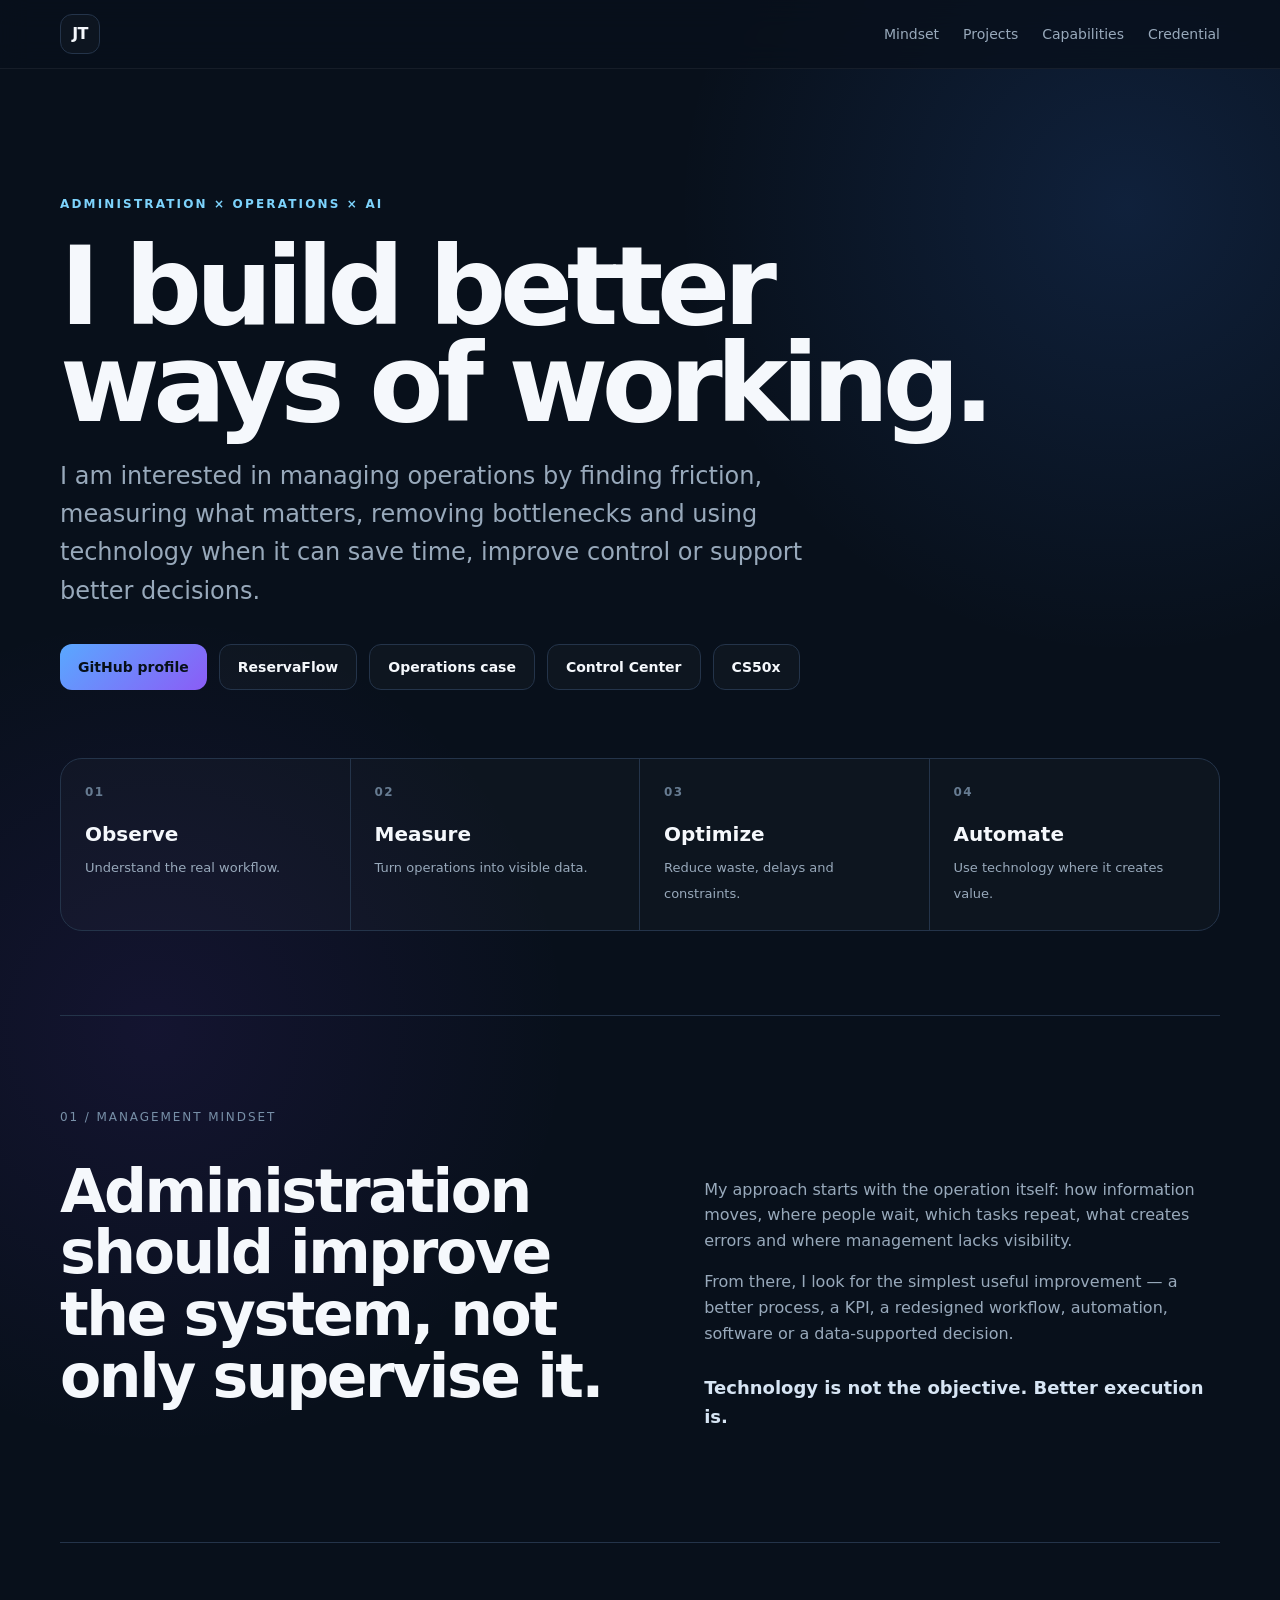
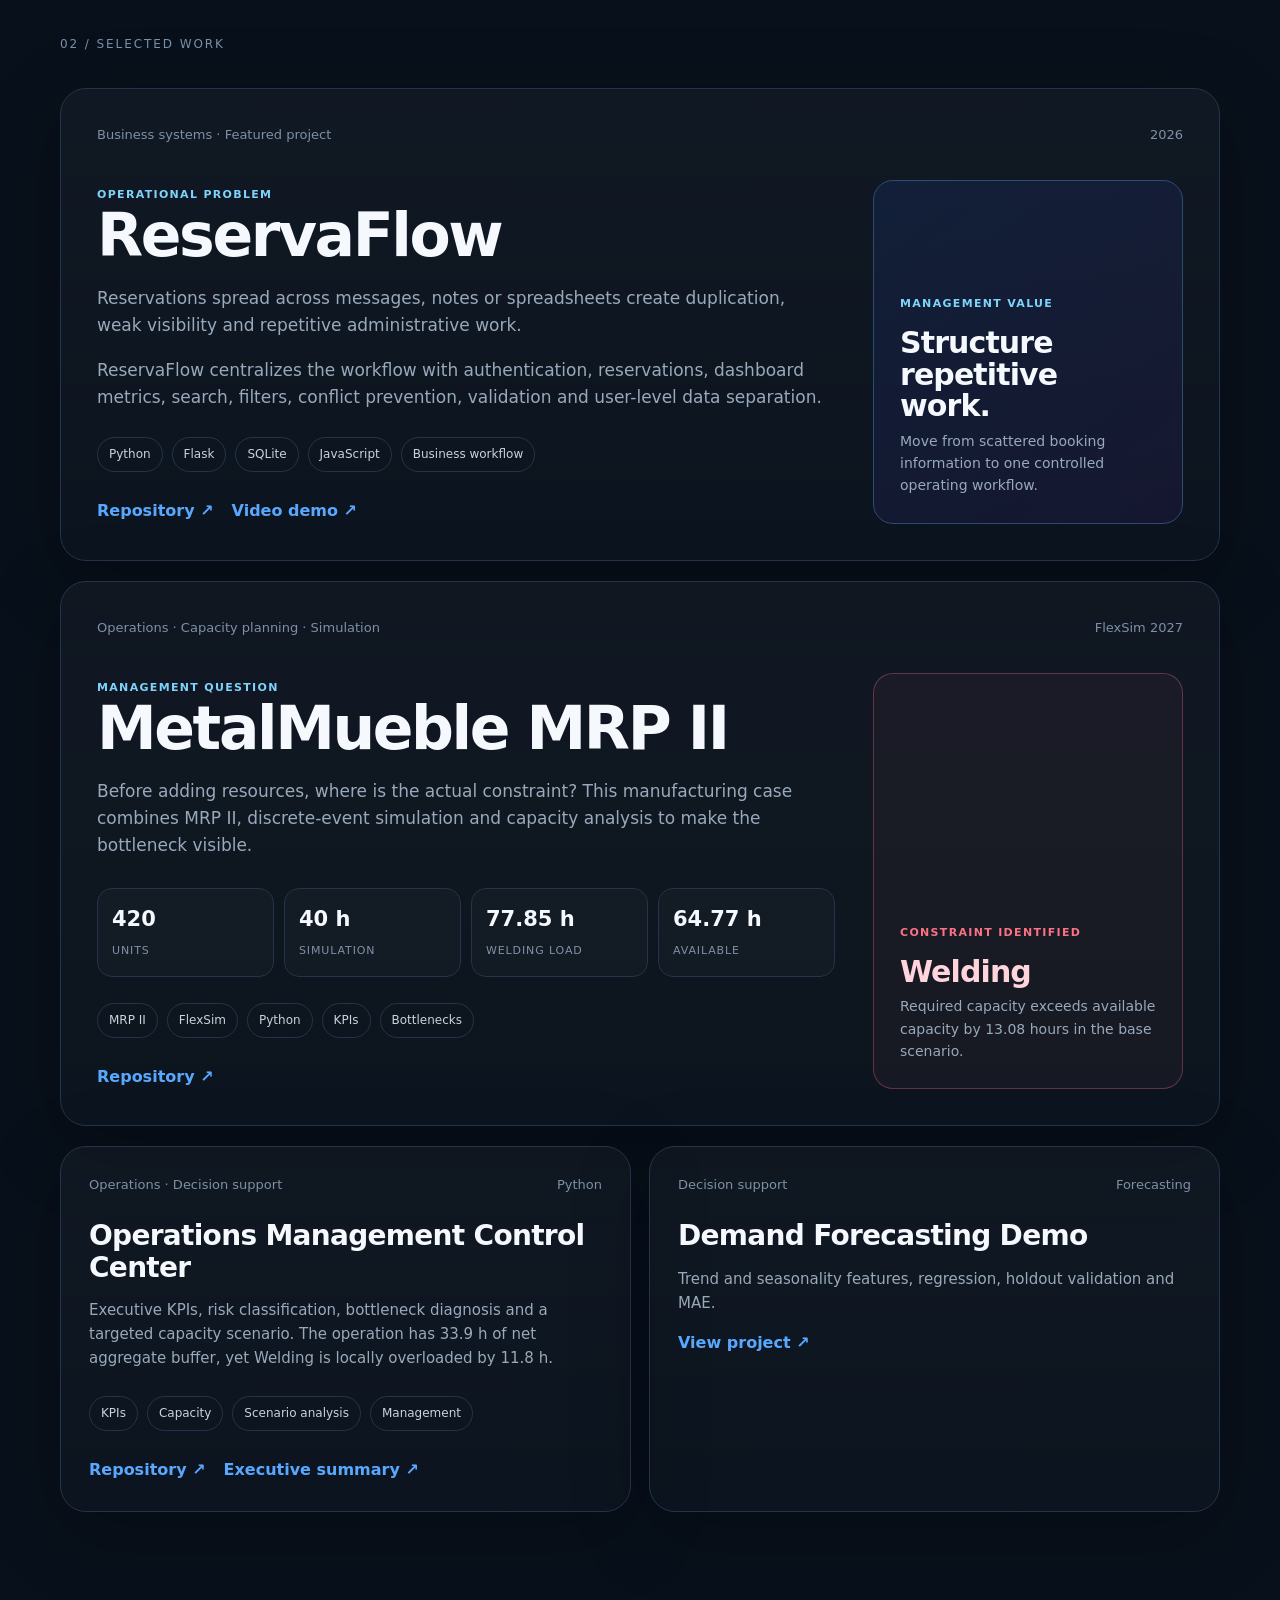
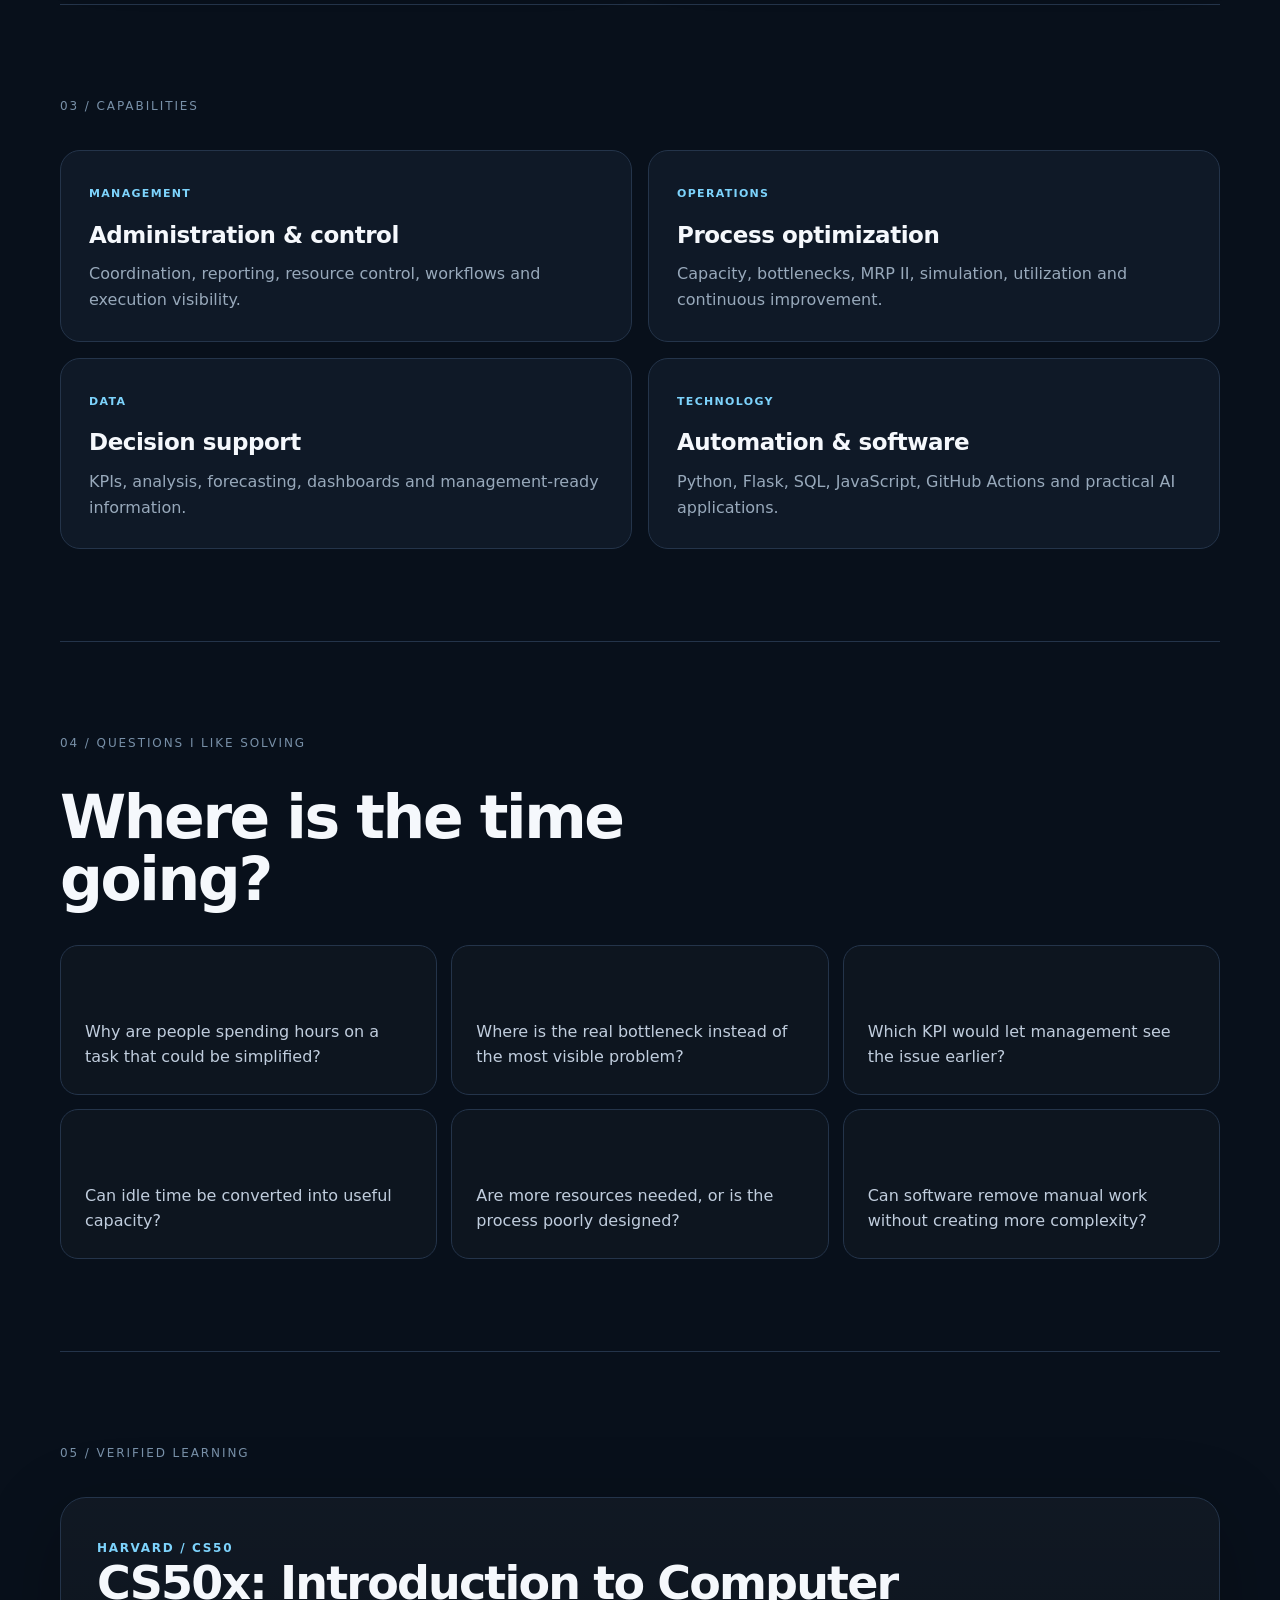
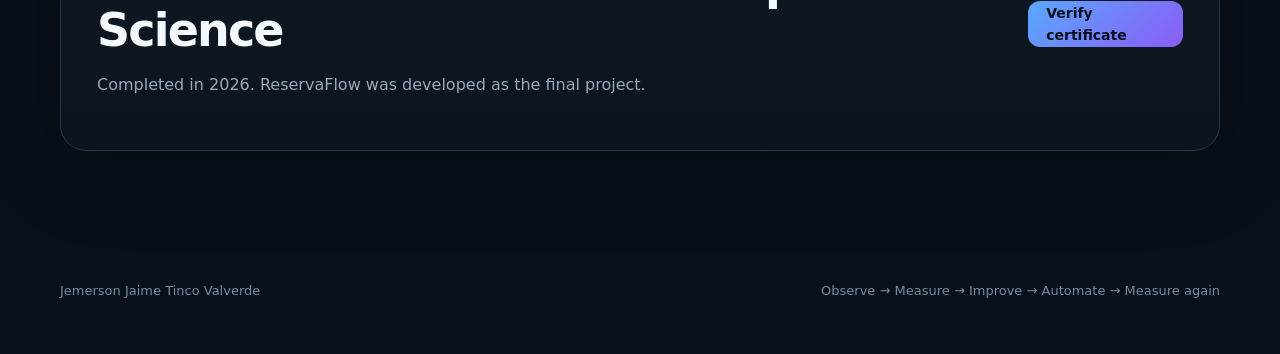
==== commit 3f7a5eb4: "Link portfolio site to standalone operations control center" ====
--- a/docs/index.html
+++ b/docs/index.html
@@ -33,6 +33,7 @@
         <a class="btn primary" href="https://github.com/jtincovalverde">GitHub profile</a>
         <a class="btn" href="https://github.com/jtincovalverde/ReservaFlow">ReservaFlow</a>
         <a class="btn" href="https://github.com/jtincovalverde/MetalMueble-MRP-II-FlexSim">Operations case</a>
+        <a class="btn" href="https://github.com/jtincovalverde/operations-management-control-center">Control Center</a>
         <a class="btn" href="https://cs50.harvard.edu/certificates/33971312-603f-44b5-ae8c-69c073080305">CS50x</a>
       </div>
 
@@ -57,9 +58,7 @@
             From there, I look for the simplest useful improvement — a better process, a KPI,
             a redesigned workflow, automation, software or a data-supported decision.
           </p>
-          <p class="principle">
-            Technology is not the objective. Better execution is.
-          </p>
+          <p class="principle">Technology is not the objective. Better execution is.</p>
         </div>
       </div>
     </section>
@@ -68,69 +67,37 @@
       <div class="section-label">02 / Selected work</div>
 
       <article class="project-card featured">
-        <div class="project-topline">
-          <span>Business systems · Featured project</span>
-          <span>2026</span>
-        </div>
+        <div class="project-topline"><span>Business systems · Featured project</span><span>2026</span></div>
         <div class="project-layout">
           <div>
             <span class="problem-label">Operational problem</span>
             <h2>ReservaFlow</h2>
-            <p>
-              Reservations spread across messages, notes or spreadsheets create duplication,
-              weak visibility and repetitive administrative work.
-            </p>
-            <p>
-              ReservaFlow centralizes the workflow with authentication, reservations, dashboard metrics,
-              search, filters, conflict prevention, validation and user-level data separation.
-            </p>
-            <div class="tags">
-              <span>Python</span><span>Flask</span><span>SQLite</span><span>JavaScript</span><span>Business workflow</span>
-            </div>
-            <div class="project-links">
-              <a href="https://github.com/jtincovalverde/ReservaFlow">Repository ↗</a>
-              <a href="https://www.youtube.com/watch?v=mBzinlOeNAw">Video demo ↗</a>
-            </div>
+            <p>Reservations spread across messages, notes or spreadsheets create duplication, weak visibility and repetitive administrative work.</p>
+            <p>ReservaFlow centralizes the workflow with authentication, reservations, dashboard metrics, search, filters, conflict prevention, validation and user-level data separation.</p>
+            <div class="tags"><span>Python</span><span>Flask</span><span>SQLite</span><span>JavaScript</span><span>Business workflow</span></div>
+            <div class="project-links"><a href="https://github.com/jtincovalverde/ReservaFlow">Repository ↗</a><a href="https://www.youtube.com/watch?v=mBzinlOeNAw">Video demo ↗</a></div>
           </div>
-          <div class="impact-box">
-            <span>Management value</span>
-            <strong>Structure repetitive work.</strong>
-            <p>Move from scattered booking information to one controlled operating workflow.</p>
-          </div>
+          <div class="impact-box"><span>Management value</span><strong>Structure repetitive work.</strong><p>Move from scattered booking information to one controlled operating workflow.</p></div>
         </div>
       </article>
 
       <article class="project-card featured second">
-        <div class="project-topline">
-          <span>Operations · Capacity planning · Simulation</span>
-          <span>FlexSim 2027</span>
-        </div>
+        <div class="project-topline"><span>Operations · Capacity planning · Simulation</span><span>FlexSim 2027</span></div>
         <div class="project-layout">
           <div>
             <span class="problem-label">Management question</span>
             <h2>MetalMueble MRP II</h2>
-            <p>
-              Before adding resources, where is the actual constraint? This manufacturing case combines
-              MRP II, discrete-event simulation and capacity analysis to make the bottleneck visible.
-            </p>
+            <p>Before adding resources, where is the actual constraint? This manufacturing case combines MRP II, discrete-event simulation and capacity analysis to make the bottleneck visible.</p>
             <div class="case-stats">
               <div><strong>420</strong><span>units</span></div>
               <div><strong>40 h</strong><span>simulation</span></div>
               <div><strong>77.85 h</strong><span>welding load</span></div>
               <div><strong>64.77 h</strong><span>available</span></div>
             </div>
-            <div class="tags">
-              <span>MRP II</span><span>FlexSim</span><span>Python</span><span>KPIs</span><span>Bottlenecks</span>
-            </div>
-            <div class="project-links">
-              <a href="https://github.com/jtincovalverde/MetalMueble-MRP-II-FlexSim">Repository ↗</a>
-            </div>
+            <div class="tags"><span>MRP II</span><span>FlexSim</span><span>Python</span><span>KPIs</span><span>Bottlenecks</span></div>
+            <div class="project-links"><a href="https://github.com/jtincovalverde/MetalMueble-MRP-II-FlexSim">Repository ↗</a></div>
           </div>
-          <div class="impact-box warning">
-            <span>Constraint identified</span>
-            <strong>Welding</strong>
-            <p>Required capacity exceeds available capacity by 13.08 hours in the base scenario.</p>
-          </div>
+          <div class="impact-box warning"><span>Constraint identified</span><strong>Welding</strong><p>Required capacity exceeds available capacity by 13.08 hours in the base scenario.</p></div>
         </div>
       </article>
 
@@ -141,8 +108,8 @@
           <p>Executive KPIs, risk classification, bottleneck diagnosis and a targeted capacity scenario. The operation has 33.9 h of net aggregate buffer, yet Welding is locally overloaded by 11.8 h.</p>
           <div class="tags"><span>KPIs</span><span>Capacity</span><span>Scenario analysis</span><span>Management</span></div>
           <div class="project-links">
-            <a href="https://github.com/jtincovalverde/jtincovalverde/tree/main/projects/operations-kpi-dashboard">View project ↗</a>
-            <a href="https://github.com/jtincovalverde/jtincovalverde/blob/main/projects/operations-kpi-dashboard/executive_summary.md">Executive summary ↗</a>
+            <a href="https://github.com/jtincovalverde/operations-management-control-center">Repository ↗</a>
+            <a href="https://github.com/jtincovalverde/operations-management-control-center/blob/main/executive_summary.md">Executive summary ↗</a>
           </div>
         </article>
         <article class="project-card compact">
@@ -180,11 +147,7 @@
     <section id="credential" class="section container">
       <div class="section-label">05 / Verified learning</div>
       <div class="cert-card">
-        <div>
-          <span class="cert-kicker">Harvard / CS50</span>
-          <h2>CS50x: Introduction to Computer Science</h2>
-          <p>Completed in 2026. ReservaFlow was developed as the final project.</p>
-        </div>
+        <div><span class="cert-kicker">Harvard / CS50</span><h2>CS50x: Introduction to Computer Science</h2><p>Completed in 2026. ReservaFlow was developed as the final project.</p></div>
         <a class="btn primary" href="https://cs50.harvard.edu/certificates/33971312-603f-44b5-ae8c-69c073080305">Verify certificate</a>
       </div>
     </section>
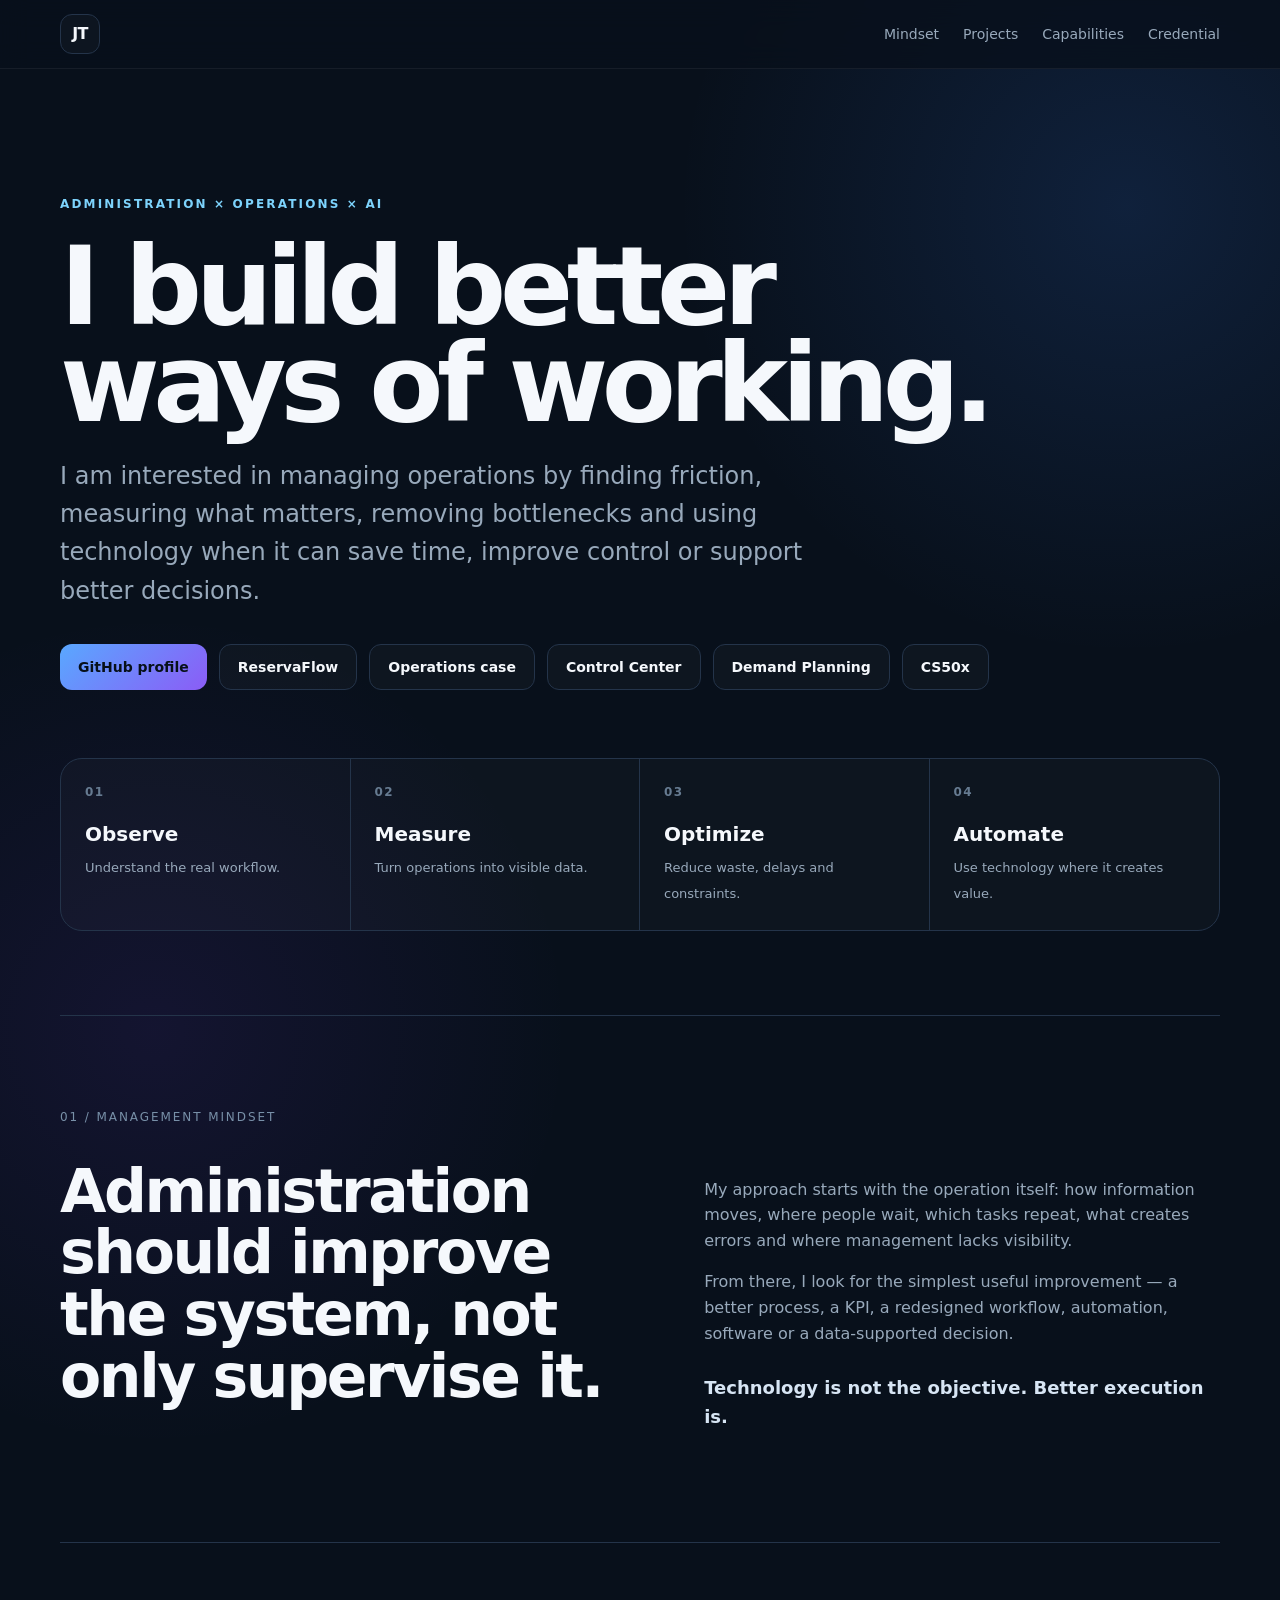
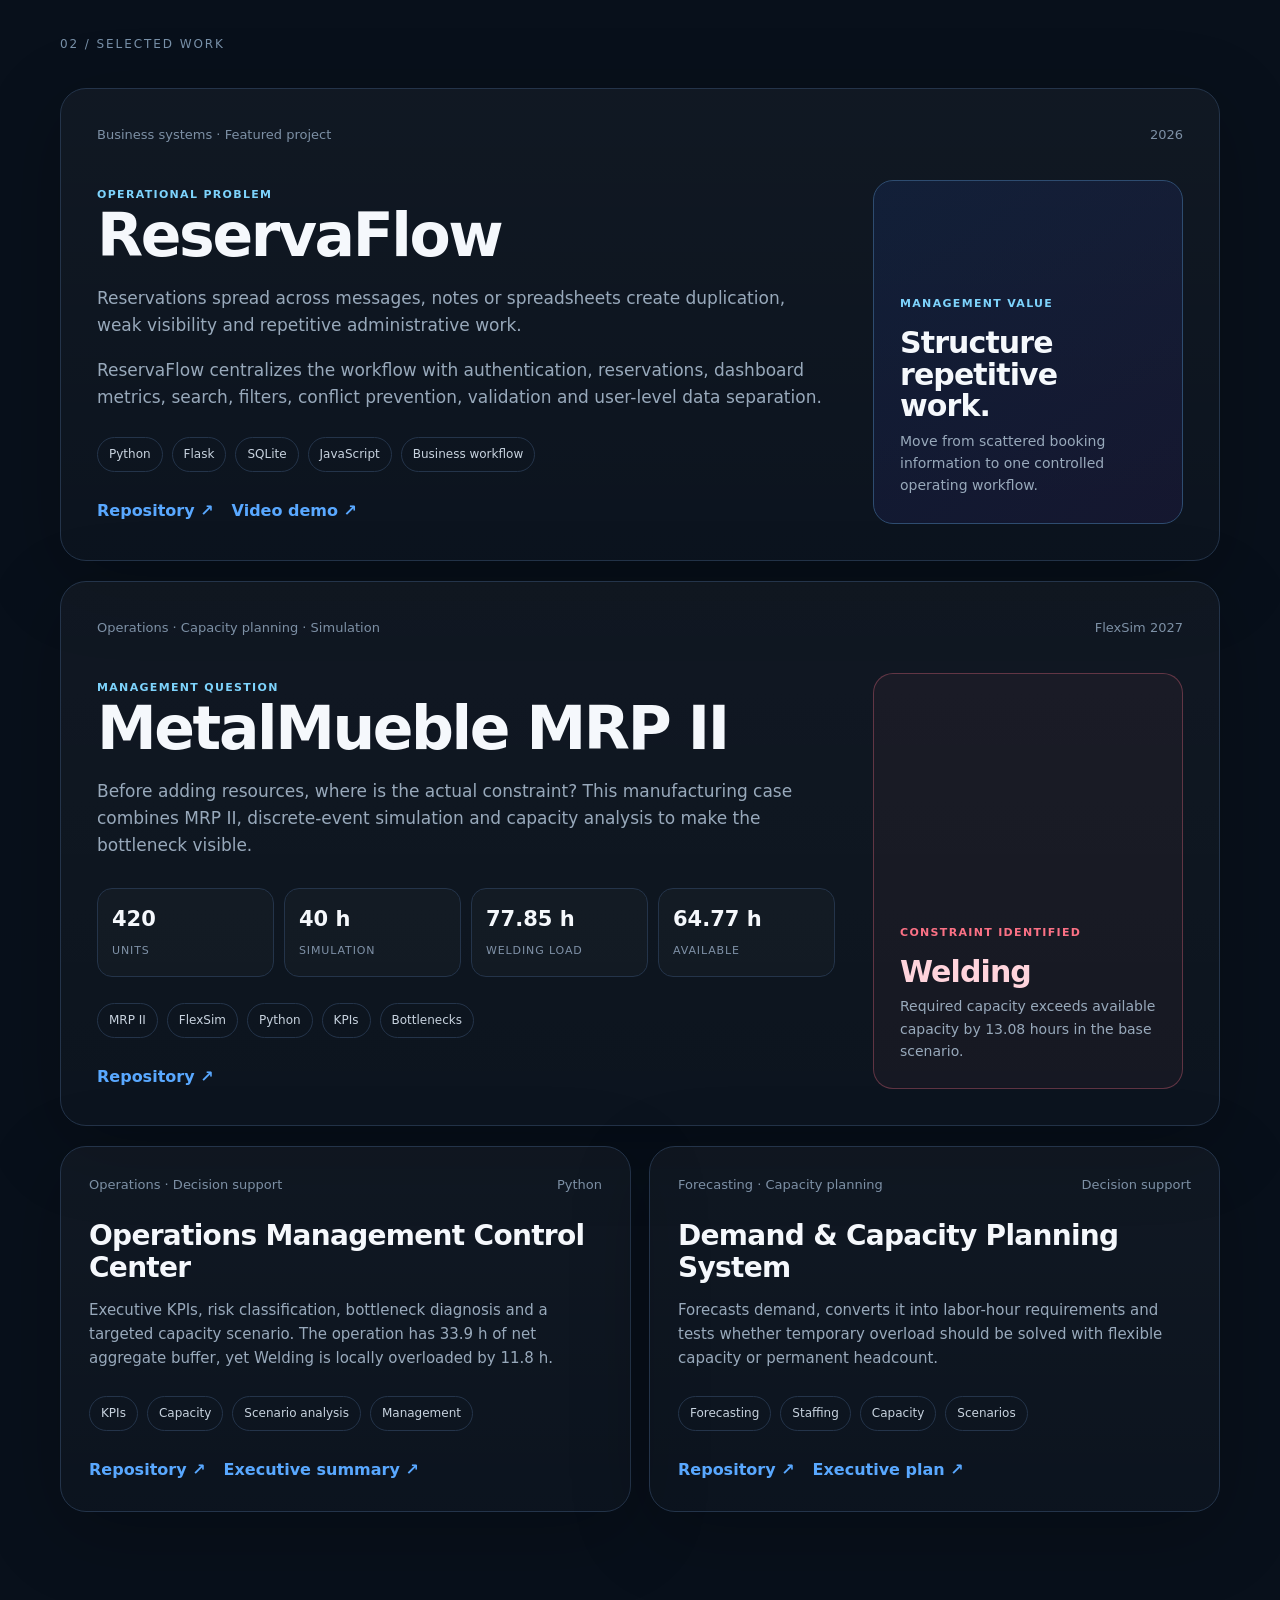
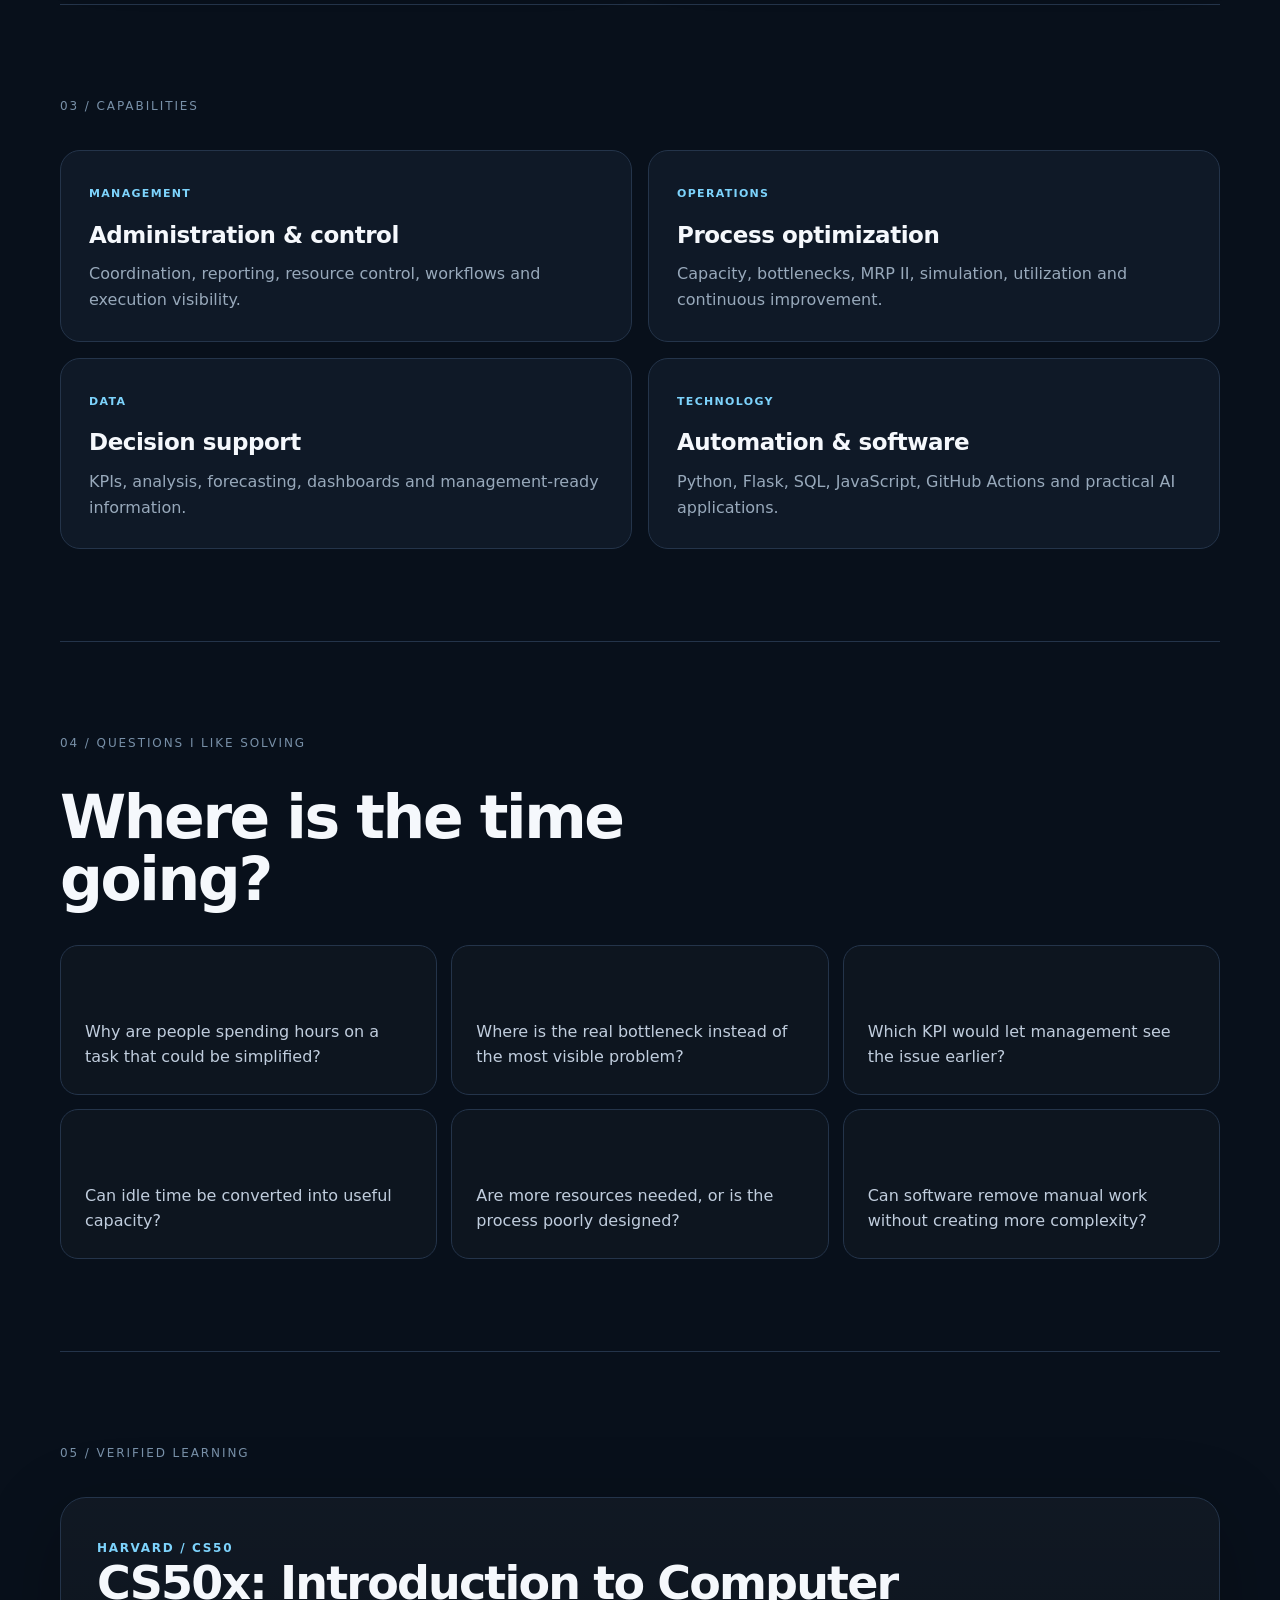
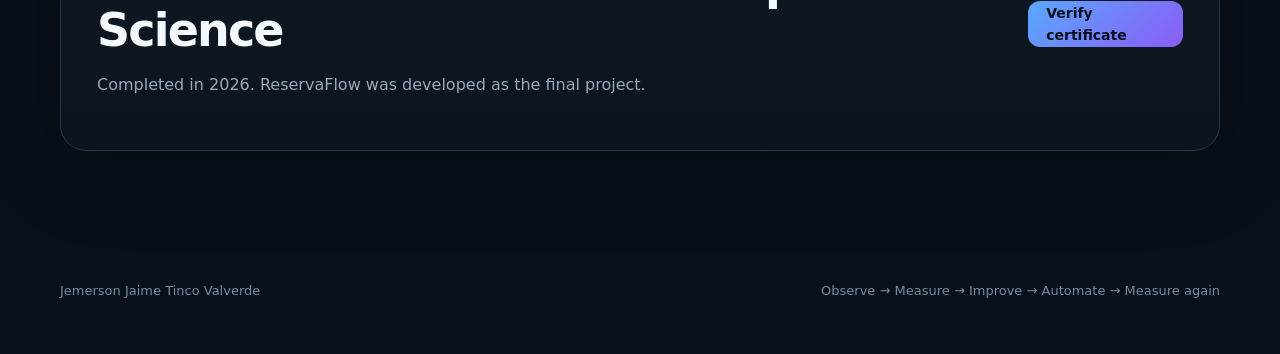
==== commit 34e2bb1a: "Link portfolio to Demand & Capacity Planning repository" ====
--- a/docs/index.html
+++ b/docs/index.html
@@ -34,6 +34,7 @@
         <a class="btn" href="https://github.com/jtincovalverde/ReservaFlow">ReservaFlow</a>
         <a class="btn" href="https://github.com/jtincovalverde/MetalMueble-MRP-II-FlexSim">Operations case</a>
         <a class="btn" href="https://github.com/jtincovalverde/operations-management-control-center">Control Center</a>
+        <a class="btn" href="https://github.com/jtincovalverde/demand-capacity-planning">Demand Planning</a>
         <a class="btn" href="https://cs50.harvard.edu/certificates/33971312-603f-44b5-ae8c-69c073080305">CS50x</a>
       </div>
 
@@ -113,10 +114,14 @@
           </div>
         </article>
         <article class="project-card compact">
-          <div class="project-topline"><span>Decision support</span><span>Forecasting</span></div>
-          <h3>Demand Forecasting Demo</h3>
-          <p>Trend and seasonality features, regression, holdout validation and MAE.</p>
-          <div class="project-links"><a href="https://github.com/jtincovalverde/jtincovalverde/tree/main/projects/demand-forecasting-demo">View project ↗</a></div>
+          <div class="project-topline"><span>Forecasting · Capacity planning</span><span>Decision support</span></div>
+          <h3>Demand & Capacity Planning System</h3>
+          <p>Forecasts demand, converts it into labor-hour requirements and tests whether temporary overload should be solved with flexible capacity or permanent headcount.</p>
+          <div class="tags"><span>Forecasting</span><span>Staffing</span><span>Capacity</span><span>Scenarios</span></div>
+          <div class="project-links">
+            <a href="https://github.com/jtincovalverde/demand-capacity-planning">Repository ↗</a>
+            <a href="https://github.com/jtincovalverde/demand-capacity-planning/blob/main/executive_plan.md">Executive plan ↗</a>
+          </div>
         </article>
       </div>
     </section>
